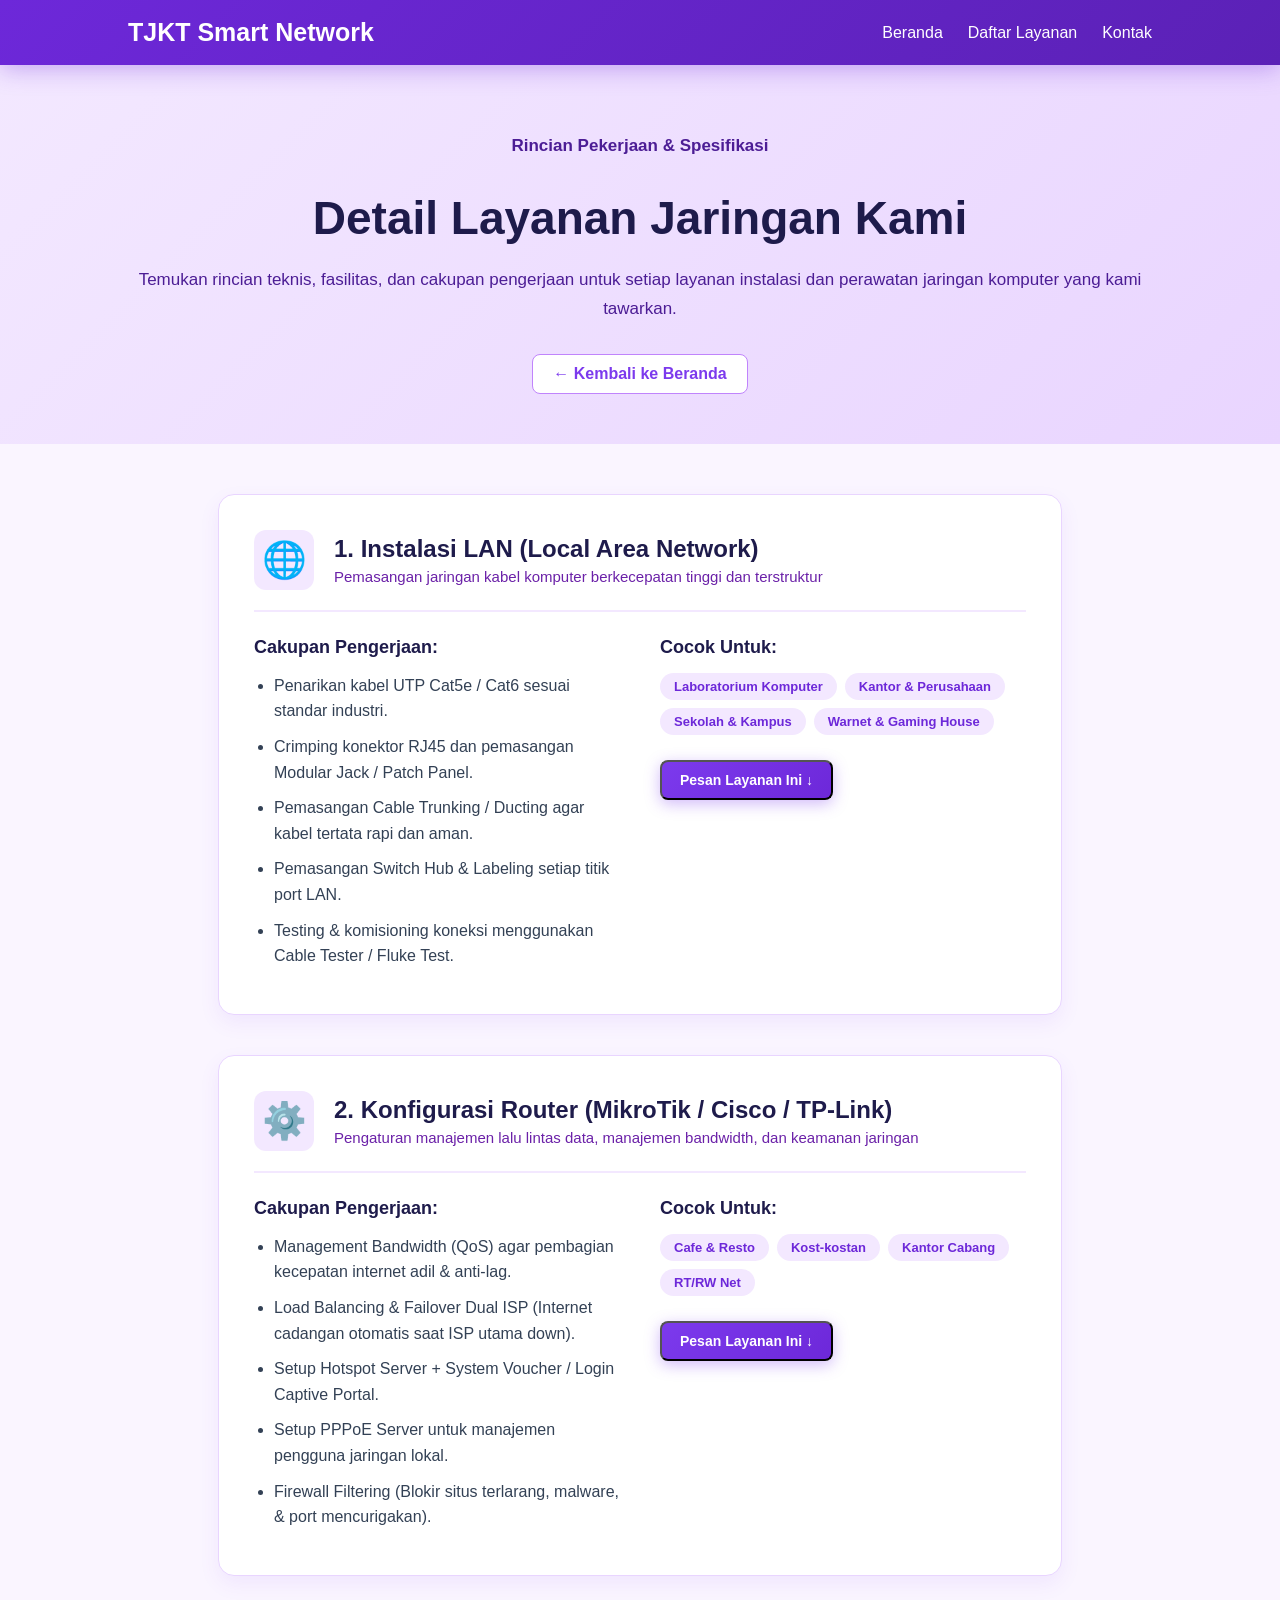
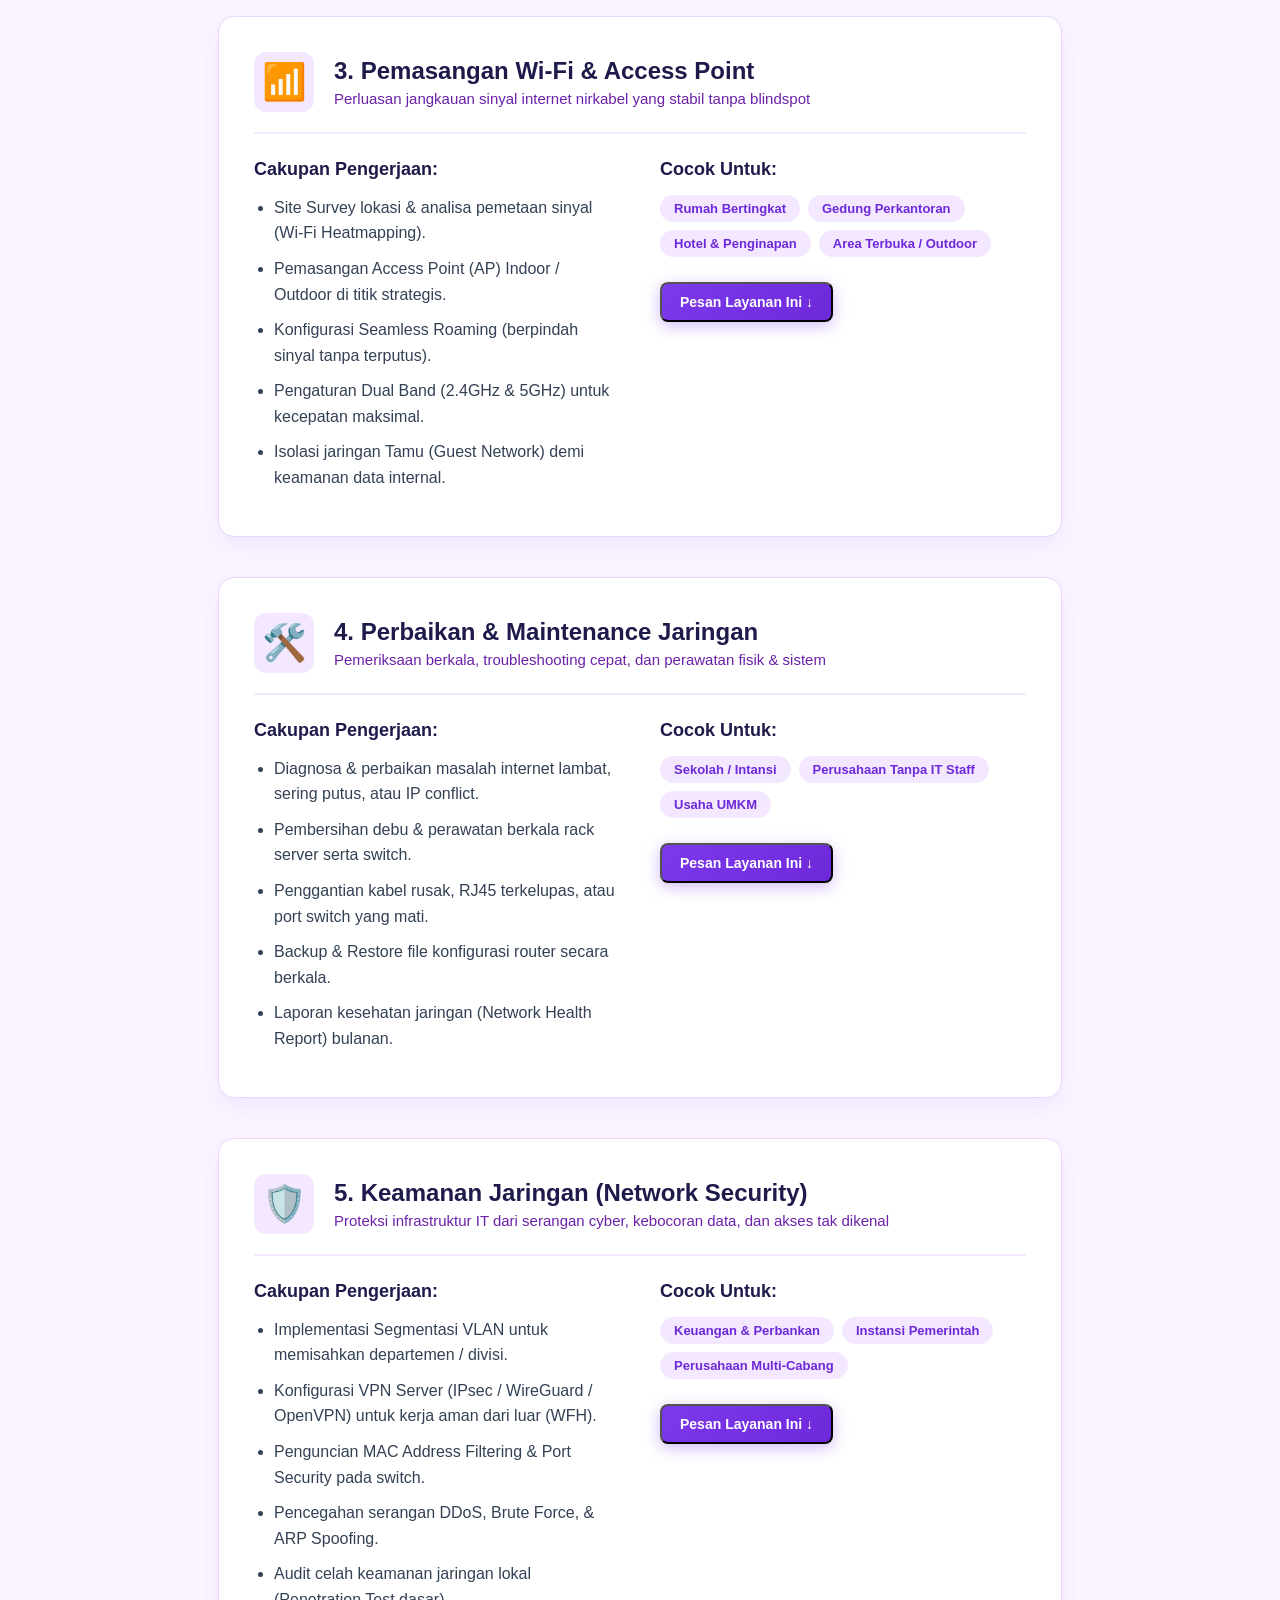
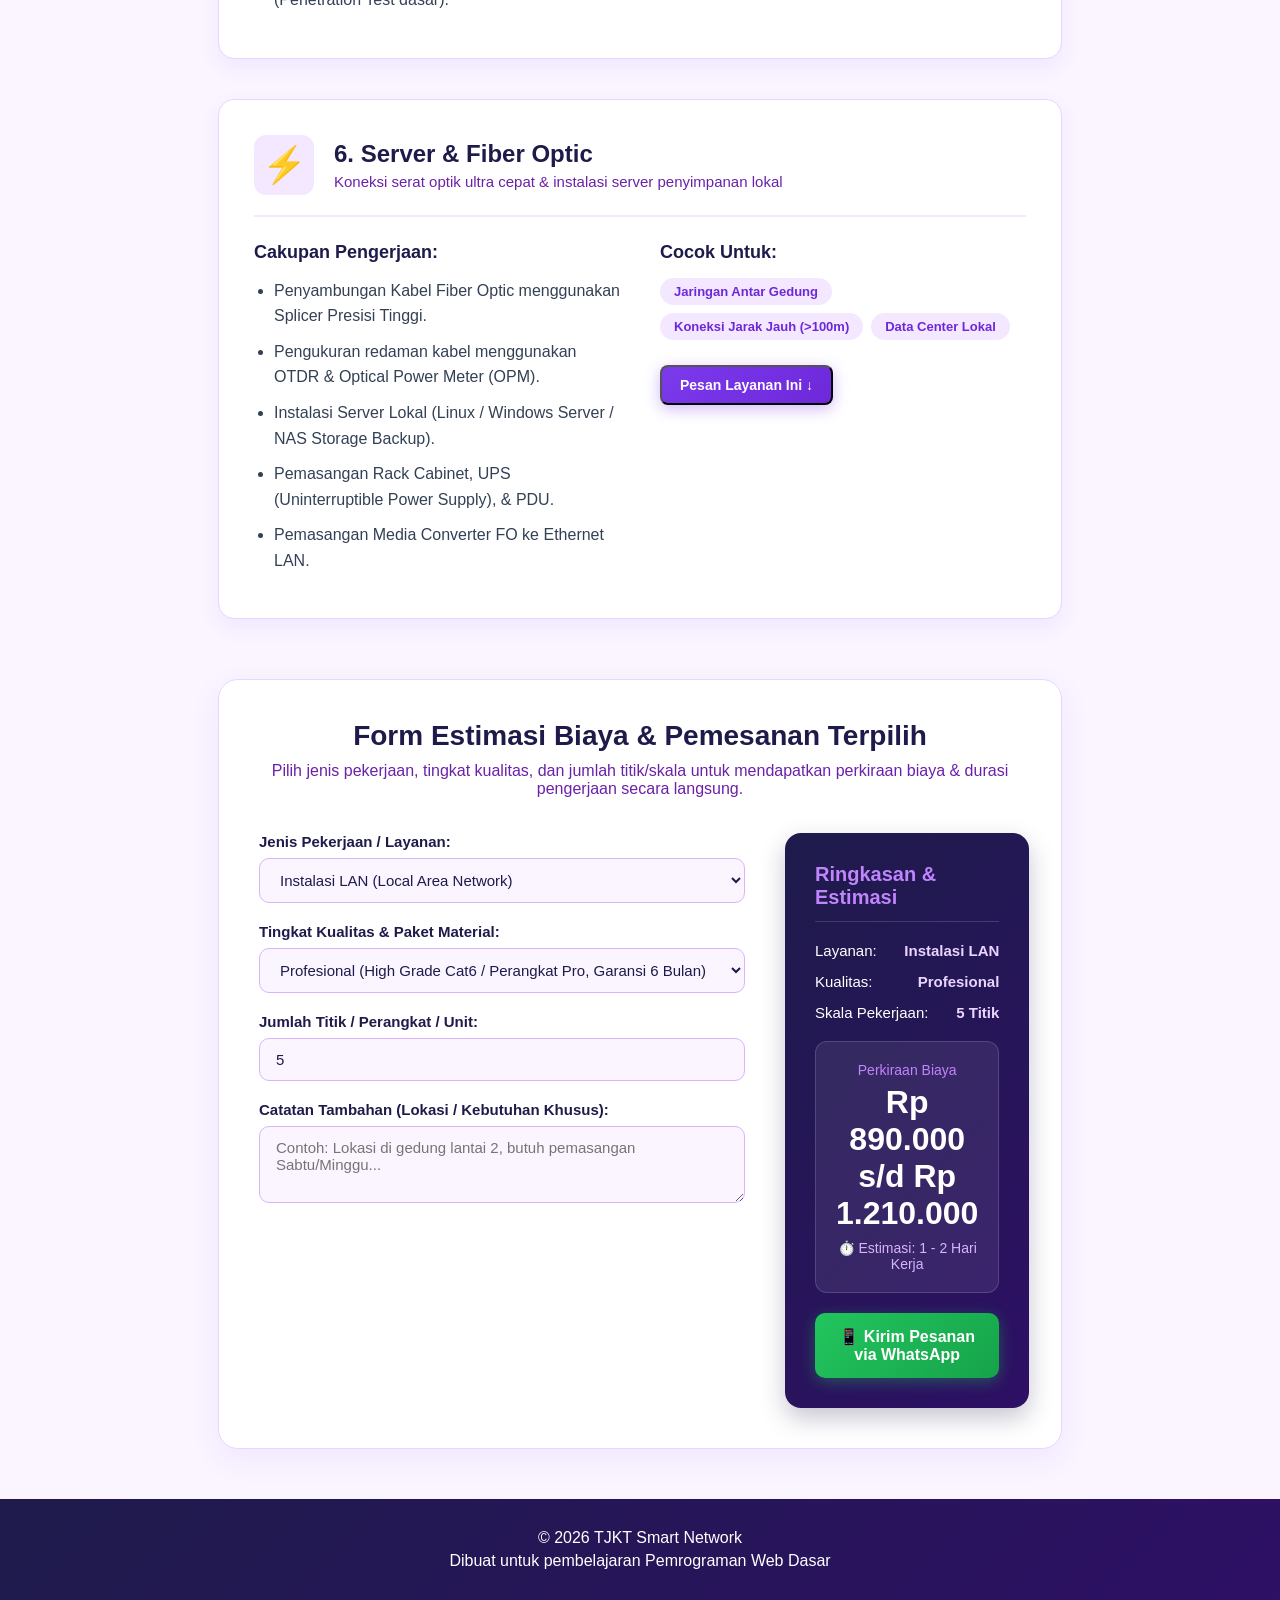
==== layanan.html @ d5f4bf2c "Add files via upload" ====
<!DOCTYPE html>
<html lang="id">

<head>
  <meta charset="UTF-8">
  <meta name="viewport" content="width=device-width, initial-scale=1.0">
  <title>Rincian Layanan - TJKT Smart Network</title>
  <link rel="stylesheet" href="style.css">
</head>

<body>
  <!-- NAVIGASI-->
  <header>
    <nav>
      <h1>TJKT Smart Network</h1>

      <ul>
        <li>
          <a href="index.html#beranda">Beranda</a>
        </li>
        <li>
          <a href="index.html#layanan">Daftar Layanan</a>
        </li>
        <li>
          <a href="index.html#kontak">Kontak</a>
        </li>
      </ul>
    </nav>
  </header>

  <main>
    <!-- HERO RINCIAN LAYANAN -->
    <section class="hero hero-detail">
      <div class="hero-teks">
        <p class="label">Rincian Pekerjaan & Spesifikasi</p>
        <h2>Detail Layanan Jaringan Kami</h2>
        <p>
          Temukan rincian teknis, fasilitas, dan cakupan pengerjaan untuk setiap layanan instalasi dan perawatan
          jaringan komputer yang kami tawarkan.
        </p>
        <a href="index.html#layanan" class="tombol-sekunder">&larr; Kembali ke Beranda</a>
      </div>
    </section>

    <!-- CONTAINER RINCIAN -->
    <div class="container-detail">

      <!-- 1. INSTALASI LAN -->
      <section id="lan" class="kartu-detail">
        <div class="detail-header">
          <span class="badge-icon">🌐</span>
          <div>
            <h2>1. Instalasi LAN (Local Area Network)</h2>
            <p class="sub-judul">Pemasangan jaringan kabel komputer berkecepatan tinggi dan terstruktur</p>
          </div>
        </div>

        <div class="detail-konten">
          <div class="detail-kolom">
            <h3>Cakupan Pengerjaan:</h3>
            <ul class="daftar-fitur">
              <li>Penarikan kabel UTP Cat5e / Cat6 sesuai standar industri.</li>
              <li>Crimping konektor RJ45 dan pemasangan Modular Jack / Patch Panel.</li>
              <li>Pemasangan Cable Trunking / Ducting agar kabel tertata rapi dan aman.</li>
              <li>Pemasangan Switch Hub & Labeling setiap titik port LAN.</li>
              <li>Testing & komisioning koneksi menggunakan Cable Tester / Fluke Test.</li>
            </ul>
          </div>

          <div class="detail-kolom">
            <h3>Cocok Untuk:</h3>
            <div class="tag-container">
              <span class="tag">Laboratorium Komputer</span>
              <span class="tag">Kantor & Perusahaan</span>
              <span class="tag">Sekolah & Kampus</span>
              <span class="tag">Warnet & Gaming House</span>
            </div>
            <button class="tombol tombol-kecil btn-pesan-layanan" data-layanan="lan">Pesan Layanan Ini &darr;</button>
          </div>
        </div>
      </section>

      <!-- 2. KONFIGURASI ROUTER -->
      <section id="router" class="kartu-detail">
        <div class="detail-header">
          <span class="badge-icon">⚙️</span>
          <div>
            <h2>2. Konfigurasi Router (MikroTik / Cisco / TP-Link)</h2>
            <p class="sub-judul">Pengaturan manajemen lalu lintas data, manajemen bandwidth, dan keamanan jaringan</p>
          </div>
        </div>

        <div class="detail-konten">
          <div class="detail-kolom">
            <h3>Cakupan Pengerjaan:</h3>
            <ul class="daftar-fitur">
              <li>Management Bandwidth (QoS) agar pembagian kecepatan internet adil & anti-lag.</li>
              <li>Load Balancing & Failover Dual ISP (Internet cadangan otomatis saat ISP utama down).</li>
              <li>Setup Hotspot Server + System Voucher / Login Captive Portal.</li>
              <li>Setup PPPoE Server untuk manajemen pengguna jaringan lokal.</li>
              <li>Firewall Filtering (Blokir situs terlarang, malware, & port mencurigakan).</li>
            </ul>
          </div>

          <div class="detail-kolom">
            <h3>Cocok Untuk:</h3>
            <div class="tag-container">
              <span class="tag">Cafe & Resto</span>
              <span class="tag">Kost-kostan</span>
              <span class="tag">Kantor Cabang</span>
              <span class="tag">RT/RW Net</span>
            </div>
            <button class="tombol tombol-kecil btn-pesan-layanan" data-layanan="router">Pesan Layanan Ini
              &darr;</button>
          </div>
        </div>
      </section>

      <!-- 3. PEMASANGAN WI-FI -->
      <section id="wifi" class="kartu-detail">
        <div class="detail-header">
          <span class="badge-icon">📶</span>
          <div>
            <h2>3. Pemasangan Wi-Fi & Access Point</h2>
            <p class="sub-judul">Perluasan jangkauan sinyal internet nirkabel yang stabil tanpa blindspot</p>
          </div>
        </div>

        <div class="detail-konten">
          <div class="detail-kolom">
            <h3>Cakupan Pengerjaan:</h3>
            <ul class="daftar-fitur">
              <li>Site Survey lokasi & analisa pemetaan sinyal (Wi-Fi Heatmapping).</li>
              <li>Pemasangan Access Point (AP) Indoor / Outdoor di titik strategis.</li>
              <li>Konfigurasi Seamless Roaming (berpindah sinyal tanpa terputus).</li>
              <li>Pengaturan Dual Band (2.4GHz & 5GHz) untuk kecepatan maksimal.</li>
              <li>Isolasi jaringan Tamu (Guest Network) demi keamanan data internal.</li>
            </ul>
          </div>

          <div class="detail-kolom">
            <h3>Cocok Untuk:</h3>
            <div class="tag-container">
              <span class="tag">Rumah Bertingkat</span>
              <span class="tag">Gedung Perkantoran</span>
              <span class="tag">Hotel & Penginapan</span>
              <span class="tag">Area Terbuka / Outdoor</span>
            </div>
            <button class="tombol tombol-kecil btn-pesan-layanan" data-layanan="wifi">Pesan Layanan Ini &darr;</button>
          </div>
        </div>
      </section>

      <!-- 4. PERBAIKAN & MAINTENANCE -->
      <section id="maintenance" class="kartu-detail">
        <div class="detail-header">
          <span class="badge-icon">🛠️</span>
          <div>
            <h2>4. Perbaikan & Maintenance Jaringan</h2>
            <p class="sub-judul">Pemeriksaan berkala, troubleshooting cepat, dan perawatan fisik & sistem</p>
          </div>
        </div>

        <div class="detail-konten">
          <div class="detail-kolom">
            <h3>Cakupan Pengerjaan:</h3>
            <ul class="daftar-fitur">
              <li>Diagnosa & perbaikan masalah internet lambat, sering putus, atau IP conflict.</li>
              <li>Pembersihan debu & perawatan berkala rack server serta switch.</li>
              <li>Penggantian kabel rusak, RJ45 terkelupas, atau port switch yang mati.</li>
              <li>Backup & Restore file konfigurasi router secara berkala.</li>
              <li>Laporan kesehatan jaringan (Network Health Report) bulanan.</li>
            </ul>
          </div>

          <div class="detail-kolom">
            <h3>Cocok Untuk:</h3>
            <div class="tag-container">
              <span class="tag">Sekolah / Intansi</span>
              <span class="tag">Perusahaan Tanpa IT Staff</span>
              <span class="tag">Usaha UMKM</span>
            </div>
            <button class="tombol tombol-kecil btn-pesan-layanan" data-layanan="maintenance">Pesan Layanan Ini
              &darr;</button>
          </div>
        </div>
      </section>

      <!-- 5. KEAMANAN JARINGAN -->
      <section id="keamanan" class="kartu-detail">
        <div class="detail-header">
          <span class="badge-icon">🛡️</span>
          <div>
            <h2>5. Keamanan Jaringan (Network Security)</h2>
            <p class="sub-judul">Proteksi infrastruktur IT dari serangan cyber, kebocoran data, dan akses tak dikenal
            </p>
          </div>
        </div>

        <div class="detail-konten">
          <div class="detail-kolom">
            <h3>Cakupan Pengerjaan:</h3>
            <ul class="daftar-fitur">
              <li>Implementasi Segmentasi VLAN untuk memisahkan departemen / divisi.</li>
              <li>Konfigurasi VPN Server (IPsec / WireGuard / OpenVPN) untuk kerja aman dari luar (WFH).</li>
              <li>Penguncian MAC Address Filtering & Port Security pada switch.</li>
              <li>Pencegahan serangan DDoS, Brute Force, & ARP Spoofing.</li>
              <li>Audit celah keamanan jaringan lokal (Penetration Test dasar).</li>
            </ul>
          </div>

          <div class="detail-kolom">
            <h3>Cocok Untuk:</h3>
            <div class="tag-container">
              <span class="tag">Keuangan & Perbankan</span>
              <span class="tag">Instansi Pemerintah</span>
              <span class="tag">Perusahaan Multi-Cabang</span>
            </div>
            <button class="tombol tombol-kecil btn-pesan-layanan" data-layanan="keamanan">Pesan Layanan Ini
              &darr;</button>
          </div>
        </div>
      </section>

      <!-- 6. SERVER & FIBER OPTIC -->
      <section id="server" class="kartu-detail">
        <div class="detail-header">
          <span class="badge-icon">⚡</span>
          <div>
            <h2>6. Server & Fiber Optic</h2>
            <p class="sub-judul">Koneksi serat optik ultra cepat & instalasi server penyimpanan lokal</p>
          </div>
        </div>

        <div class="detail-konten">
          <div class="detail-kolom">
            <h3>Cakupan Pengerjaan:</h3>
            <ul class="daftar-fitur">
              <li>Penyambungan Kabel Fiber Optic menggunakan Splicer Presisi Tinggi.</li>
              <li>Pengukuran redaman kabel menggunakan OTDR & Optical Power Meter (OPM).</li>
              <li>Instalasi Server Lokal (Linux / Windows Server / NAS Storage Backup).</li>
              <li>Pemasangan Rack Cabinet, UPS (Uninterruptible Power Supply), & PDU.</li>
              <li>Pemasangan Media Converter FO ke Ethernet LAN.</li>
            </ul>
          </div>

          <div class="detail-kolom">
            <h3>Cocok Untuk:</h3>
            <div class="tag-container">
              <span class="tag">Jaringan Antar Gedung</span>
              <span class="tag">Koneksi Jarak Jauh (>100m)</span>
              <span class="tag">Data Center Lokal</span>
            </div>
            <button class="tombol tombol-kecil btn-pesan-layanan" data-layanan="server">Pesan Layanan Ini
              &darr;</button>
          </div>
        </div>
      </section>

      <!-- KALKULATOR ESTIMASI & PENGISIAN TERPILIH -->
      <section id="form-estimasi" class="section-estimasi">
        <div class="judul-estimasi">
          <h2>Form Estimasi Biaya & Pemesanan Terpilih</h2>
          <p>Pilih jenis pekerjaan, tingkat kualitas, dan jumlah titik/skala untuk mendapatkan perkiraan biaya & durasi
            pengerjaan secara langsung.</p>
        </div>

        <div class="grid-estimasi">
          <!-- FORM INPUT -->
          <div class="form-kolom">
            <div class="grup-input">
              <label for="pilihLayanan">Jenis Pekerjaan / Layanan:</label>
              <select id="pilihLayanan">
                <option value="lan">Instalasi LAN (Local Area Network)</option>
                <option value="router">Konfigurasi Router (MikroTik/Cisco)</option>
                <option value="wifi">Pemasangan Wi-Fi & Access Point</option>
                <option value="maintenance">Perbaikan & Maintenance Jaringan</option>
                <option value="keamanan">Keamanan Jaringan (VLAN/VPN/Firewall)</option>
                <option value="server">Server & Fiber Optic (Splicing/Rack)</option>
              </select>
            </div>

            <div class="grup-input">
              <label for="pilihKualitas">Tingkat Kualitas & Paket Material:</label>
              <select id="pilihKualitas">
                <option value="standar">Standar (Material Kualitas Dasar, Garansi 1 Bulan)</option>
                <option value="profesional" selected>Profesional (High Grade Cat6 / Perangkat Pro, Garansi 6 Bulan)
                </option>
                <option value="enterprise">Enterprise / Premium (Industrial Grade / Fiber / Garansi 1 Tahun)</option>
              </select>
            </div>

            <div class="grup-input">
              <label for="jumlahTitik">Jumlah Titik / Perangkat / Unit:</label>
              <input type="number" id="jumlahTitik" value="5" min="1" max="100">
            </div>

            <div class="grup-input">
              <label for="catatanUser">Catatan Tambahan (Lokasi / Kebutuhan Khusus):</label>
              <textarea id="catatanUser" rows="3"
                placeholder="Contoh: Lokasi di gedung lantai 2, butuh pemasangan Sabtu/Minggu..."></textarea>
            </div>
          </div>

          <!-- HASIL RINGKASAN & ESTIMASI -->
          <div class="hasil-kolom" id="hasilBox">
            <h3>Ringkasan & Estimasi</h3>

            <div class="item-ringkasan">
              <span>Layanan:</span>
              <span class="nilai" id="textLayanan">Instalasi LAN</span>
            </div>
            <div class="item-ringkasan">
              <span>Kualitas:</span>
              <span class="nilai" id="textKualitas">Profesional</span>
            </div>
            <div class="item-ringkasan">
              <span>Skala Pekerjaan:</span>
              <span class="nilai" id="textJumlah">5 Titik</span>
            </div>

            <div class="box-total">
              <div class="label-total">Perkiraan Biaya</div>
              <div class="angka-biaya" id="textBiaya">Rp 1.050.000</div>
              <div class="estimasi-waktu" id="textWaktu">⏱️ Estimasi: 1 - 2 Hari Kerja</div>
            </div>

            <a href="#" id="btnKirimWA" target="_blank" class="btn-wa">📱 Kirim Pesanan via WhatsApp</a>
          </div>
        </div>
      </section>

    </div>
  </main>

  <!-- Footer -->
  <footer>
    <p>&copy; 2026 TJKT Smart Network</p>
    <p>Dibuat untuk pembelajaran Pemrograman Web Dasar</p>
  </footer>

  <script>
    // Data Tarif & Durasi
    const hargaDasar = {
      lan: 150000,        // Per titik
      router: 350000,     // Per unit
      wifi: 250000,       // Per AP
      maintenance: 300000,// Per sesi
      keamanan: 500000,   // Per sistem
      server: 800000      // Per unit
    };

    const pengaliKualitas = {
      standar: 1.0,
      profesional: 1.4,
      enterprise: 2.0
    };

    const namaLayananMap = {
      lan: 'Instalasi LAN',
      router: 'Konfigurasi Router',
      wifi: 'Pemasangan Wi-Fi',
      maintenance: 'Perbaikan & Maintenance',
      keamanan: 'Keamanan Jaringan',
      server: 'Server & Fiber Optic'
    };

    const namaKualitasMap = {
      standar: 'Standar',
      profesional: 'Profesional',
      enterprise: 'Enterprise / Premium'
    };

    const pilihLayanan = document.getElementById('pilihLayanan');
    const pilihKualitas = document.getElementById('pilihKualitas');
    const jumlahTitik = document.getElementById('jumlahTitik');
    const catatanUser = document.getElementById('catatanUser');

    const textLayanan = document.getElementById('textLayanan');
    const textKualitas = document.getElementById('textKualitas');
    const textJumlah = document.getElementById('textJumlah');
    const textBiaya = document.getElementById('textBiaya');
    const textWaktu = document.getElementById('textWaktu');
    const btnKirimWA = document.getElementById('btnKirimWA');

    function hitungEstimasi() {
      const valLayanan = pilihLayanan.value;
      const valKualitas = pilihKualitas.value;
      const qty = Math.max(1, parseInt(jumlahTitik.value) || 1);

      const basePrice = hargaDasar[valLayanan] || 150000;
      const multiplier = pengaliKualitas[valKualitas] || 1.0;

      const baseEstimate = basePrice * multiplier * qty;
      const minBiaya = Math.round((baseEstimate * 0.85) / 10000) * 10000;
      const maxBiaya = Math.round((baseEstimate * 1.15) / 10000) * 10000;

      // Estimasi Waktu
      let durasiText = "1 - 2 Hari Kerja";
      if (qty > 15) {
        durasiText = "4 - 7 Hari Kerja";
      } else if (qty > 5) {
        durasiText = "2 - 4 Hari Kerja";
      }

      // Format Rentang Rupiah
      const formattedBiaya = `Rp ${minBiaya.toLocaleString('id-ID')} s/d Rp ${maxBiaya.toLocaleString('id-ID')}`;

      // Update UI Text
      textLayanan.innerText = namaLayananMap[valLayanan];
      textKualitas.innerText = namaKualitasMap[valKualitas];
      textJumlah.innerText = qty + (valLayanan === 'router' || valLayanan === 'server' ? ' Unit' : ' Titik');
      textBiaya.innerText = formattedBiaya;
      textWaktu.innerText = `⏱️ Estimasi: ${durasiText}`;

      // Link WhatsApp dengan Pesan Terformat
      const nomorWA = "6289665831166";
      const pesanWA = `Halo TJKT Smart Network, saya ingin memesan layanan berikut:\n` +
        `- Layanan: ${namaLayananMap[valLayanan]}\n` +
        `- Kualitas: ${namaKualitasMap[valKualitas]}\n` +
        `- Jumlah: ${qty} ${valLayanan === 'router' || valLayanan === 'server' ? 'Unit' : 'Titik'}\n` +
        `- Perkiraan Biaya: ${formattedBiaya}\n` +
        `- Perkiraan Waktu: ${durasiText}\n` +
        (catatanUser.value ? `- Catatan: ${catatanUser.value}\n` : '') +
        `Mohon diinfokan langkah selanjutnya. Terima kasih!`;

      btnKirimWA.href = `https://wa.me/${nomorWA}?text=${encodeURIComponent(pesanWA)}`;
    }

    // Event Listeners
    pilihLayanan.addEventListener('change', hitungEstimasi);
    pilihKualitas.addEventListener('change', hitungEstimasi);
    jumlahTitik.addEventListener('input', hitungEstimasi);
    catatanUser.addEventListener('input', hitungEstimasi);

    // Tombol "Pesan Layanan Ini" Autofill & Scroll Handler
    document.querySelectorAll('.btn-pesan-layanan').forEach(btn => {
      btn.addEventListener('click', (e) => {
        e.preventDefault();
        const targetLayanan = btn.getAttribute('data-layanan');
        if (targetLayanan && pilihLayanan) {
          pilihLayanan.value = targetLayanan;
          hitungEstimasi();

          const targetForm = document.getElementById('form-estimasi');
          if (targetForm) {
            targetForm.scrollIntoView({ behavior: 'smooth' });
            // Highlight flash animation
            targetForm.style.transition = 'box-shadow 0.3s ease';
            targetForm.style.boxShadow = '0 0 0 4px #7c3aed, 0 10px 30px rgba(124, 58, 237, 0.2)';
            setTimeout(() => {
              targetForm.style.boxShadow = '0 10px 30px rgba(124, 58, 237, 0.08)';
            }, 1500);
          }
        }
      });
    });

    // Hitung pertama kali saat load
    hitungEstimasi();
  </script>
</body>

</html>
---- style.css ----
:root {
  --primary: #7c3aed;
  --primary-hover: #6d28d9;
  --primary-light: #f3e8ff;
  --primary-accent: #c084fc;
  --bg-main: #faf5ff;
  --bg-header: #1e1b4b;
  --bg-hero: linear-gradient(135deg, #f3e8ff 0%, #e9d5ff 100%);
  --bg-kontak: #ede9fe;
  --text-main: #2e1065;
  --text-muted: #6b21a8;
  --card-shadow: 0 8px 20px rgba(124, 58, 237, 0.08);
}

html {
  scroll-behavior: smooth;
}

* {
  box-sizing: border-box;
}

body {
  margin: 0;
  font-family: Arial, Helvetica, sans-serif;
  color: var(--text-main);
  background-color: var(--bg-main);
}

header {
  position: sticky;
  top: 0;
  z-index: 1000;
  padding: 20px 10%;
  color: white;
  background: linear-gradient(135deg, #6d28d9 0%, #5b21b6 100%);
  box-shadow: 0 4px 24px rgba(109, 40, 217, 0.35);
}

nav {
  display: flex;
  justify-content: space-between;
  align-items: center;
  gap: 30px;
}

nav h1 {
  margin: 0;
  font-size: 25px;
  line-height: 1;
}

nav ul {
  display: flex;
  gap: 25px;
  margin: 0;
  padding: 0;
  list-style: none;
}

nav a {
  color: white;
  text-decoration: none;
  font-weight: 500;
  transition: color 0.3s ease;
}

nav a:hover {
  color: var(--primary-accent);
}

/* BAGIAN HERO */

.hero {
  min-height: 520px;
  display: flex;
  align-items: center;
  justify-content: space-between;
  gap: 50px;
  padding: 80px 10%;
  background: var(--bg-hero);
}

.hero-teks {
  flex: 1;
}

.label {
  margin-bottom: 10px;
  color: var(--primary);
  font-weight: bold;
}

.hero h2 {
  margin-top: 0;
  margin-bottom: 20px;
  font-size: 46px;
  line-height: 1.2;
  color: #1e1b4b;
}

.hero-teks p {
  margin-bottom: 30px;
  font-size: 17px;
  line-height: 1.7;
  color: #4c1d95;
}

.tombol {
  display: inline-block;
  padding: 14px 26px;
  color: white;
  background: linear-gradient(135deg, #7c3aed 0%, #6d28d9 100%);
  text-decoration: none;
  border-radius: 8px;
  font-weight: 600;
  box-shadow: 0 4px 15px rgba(124, 58, 237, 0.35);
  transition: all 0.3s ease;
}

.tombol:hover {
  background: linear-gradient(135deg, #6d28d9 0%, #5b21b6 100%);
  transform: translateY(-2px);
  box-shadow: 0 6px 20px rgba(124, 58, 237, 0.45);
}

.hero-gambar {
  flex: 1;
  text-align: center;
}

.hero-gambar img {
  width: 100%;
  max-height: 480px;
  border-radius: 15px;
  box-shadow: 0 12px 30px rgba(88, 28, 135, 0.2);
  transition: transform 0.3s ease;
}

.hero-gambar img:hover {
  transform: scale(1.02);
}

/* LAYANAN */

#layanan {
  padding: 70px 10%;
  text-align: center;
  background: rgba(243, 232, 255, 0.65);
  backdrop-filter: blur(10px);
}

#layanan h2 {
  margin-top: 0;
  margin-bottom: 10px;
  font-size: 34px;
  color: #1e1b4b;
}

.deskripsi-bagian {
  margin-bottom: 30px;
  color: #6b21a8;
}

.daftar-layanan-wrapper {
  position: relative;
  display: flex;
  align-items: center;
  margin-top: 30px;
}

.daftar-layanan {
  display: flex;
  gap: 24px;
  overflow-x: auto;
  scroll-behavior: smooth;
  scroll-snap-type: x mandatory;
  padding: 15px 5px 25px 5px;
  scrollbar-width: thin;
  scrollbar-color: #c084fc #f3e8ff;
}

.daftar-layanan::-webkit-scrollbar {
  height: 8px;
}

.daftar-layanan::-webkit-scrollbar-track {
  background: #f3e8ff;
  border-radius: 10px;
}

.daftar-layanan::-webkit-scrollbar-thumb {
  background: #c084fc;
  border-radius: 10px;
}

.daftar-layanan::-webkit-scrollbar-thumb:hover {
  background: #7c3aed;
}

.kartu {
  flex: 0 0 320px;
  scroll-snap-align: start;
  padding: 28px;
  background-color: white;
  border: 1px solid #e9d5ff;
  border-radius: 12px;
  box-shadow: var(--card-shadow);
  transition: all 0.3s ease;
  text-align: left;
}

.kartu:hover {
  transform: translateY(-5px);
  border-color: #c084fc;
  box-shadow: 0 15px 30px rgba(124, 58, 237, 0.15);
}

.kartu h3 {
  margin-top: 0;
  color: var(--primary);
  font-size: 22px;
}

.kartu p {
  line-height: 1.6;
  color: #4a5568;
}

.geser-tombol {
  position: absolute;
  top: 50%;
  transform: translateY(-50%);
  z-index: 10;
  width: 44px;
  height: 44px;
  border-radius: 50%;
  background: white;
  border: 2px solid #e9d5ff;
  color: var(--primary);
  font-size: 24px;
  font-weight: bold;
  line-height: 1;
  cursor: pointer;
  box-shadow: 0 4px 12px rgba(124, 58, 237, 0.15);
  transition: all 0.2s ease;
  display: flex;
  align-items: center;
  justify-content: center;
}

.geser-tombol:hover {
  background: var(--primary);
  color: white;
  border-color: var(--primary);
  box-shadow: 0 6px 16px rgba(124, 58, 237, 0.3);
}

.geser-kiri {
  left: -20px;
}

.geser-kanan {
  right: -20px;
}

/* KONTAK */

.kontak {
  padding: 70px 10%;
  text-align: center;
  background: rgba(237, 233, 254, 0.65);
  backdrop-filter: blur(10px);
}

.kontak h2 {
  margin-top: 0;
  font-size: 34px;
  color: #1e1b4b;
}

.informasi-kontak {
  max-width: 500px;
  margin: 30px auto 0;
  padding: 25px;
  background-color: white;
  border-radius: 12px;
  box-shadow: var(--card-shadow);
  border: 1px solid #e9d5ff;
}

.informasi-kontak strong {
  color: var(--primary);
}

/* FOOTER */

footer {
  padding: 25px;
  color: white;
  text-align: center;
  background: linear-gradient(135deg, #1e1b4b 0%, #2e1065 100%);
}

footer p {
  margin: 5px;
}

/* LAYAR HP */
@media (max-width: 786px) {

  nav {
    flex-direction: column;
  }

  .hero {
    flex-direction: column;
    padding-top: 60px;
    padding-bottom: 60px;
    text-align: center;
  }

  .hero h2 {
    font-size: 36px;
  }

  .hero-gambar img {
    max-width: 450px;
  }

  .kartu {
    flex: 0 0 270px;
  }

  .geser-kiri {
    left: -10px;
  }

  .geser-kanan {
    right: -10px;
  }
}

/* HALAMAN RINCIAN LAYANAN */

.link-detail {
  display: inline-block;
  margin-top: 15px;
  padding: 10px 18px;
  color: white;
  background: var(--primary);
  border-radius: 8px;
  font-weight: 600;
  font-size: 14px;
  text-decoration: none;
  box-shadow: 0 4px 12px rgba(124, 58, 237, 0.25);
  transition: all 0.3s ease;
}

.link-detail:hover {
  background: #5b21b6;
  color: white;
  transform: translateY(-2px);
  box-shadow: 0 6px 16px rgba(91, 33, 182, 0.4);
}

.hero-detail {
  min-height: 240px;
  padding: 50px 10%;
  text-align: center;
  justify-content: center;
}

.tombol-sekunder {
  display: inline-block;
  padding: 10px 20px;
  color: var(--primary);
  background: white;
  border: 1.5px solid var(--primary-accent);
  text-decoration: none;
  border-radius: 8px;
  font-weight: 600;
  transition: all 0.3s ease;
}

.tombol-sekunder:hover {
  background: var(--primary-light);
  transform: translateY(-2px);
}

.container-detail {
  max-width: 1100px;
  margin: 0 auto;
  padding: 50px 10%;
  display: flex;
  flex-direction: column;
  gap: 40px;
}

.kartu-detail {
  background: white;
  border: 1px solid #e9d5ff;
  border-radius: 16px;
  padding: 35px;
  box-shadow: var(--card-shadow);
  scroll-margin-top: 30px;
  transition: all 0.3s ease;
}

.kartu-detail:hover {
  border-color: #c084fc;
  box-shadow: 0 12px 30px rgba(124, 58, 237, 0.12);
}

.detail-header {
  display: flex;
  align-items: center;
  gap: 20px;
  border-bottom: 2px solid #f3e8ff;
  padding-bottom: 20px;
  margin-bottom: 25px;
}

.badge-icon {
  font-size: 36px;
  background: var(--primary-light);
  width: 60px;
  height: 60px;
  display: flex;
  align-items: center;
  justify-content: center;
  border-radius: 12px;
  flex-shrink: 0;
}

.detail-header h2 {
  margin: 0 0 5px 0;
  color: #1e1b4b;
  font-size: 24px;
}

.sub-judul {
  margin: 0;
  color: var(--text-muted);
  font-size: 15px;
}

.detail-konten {
  display: flex;
  gap: 40px;
}

.detail-kolom {
  flex: 1;
}

.detail-kolom h3 {
  margin-top: 0;
  margin-bottom: 15px;
  color: #1e1b4b;
  font-size: 18px;
}

.daftar-fitur {
  margin: 0;
  padding-left: 20px;
  color: #334155;
}

.daftar-fitur li {
  margin-bottom: 10px;
  line-height: 1.6;
}

.tag-container {
  display: flex;
  flex-wrap: wrap;
  gap: 8px;
  margin-bottom: 25px;
}

.tag {
  background: var(--primary-light);
  color: var(--primary-hover);
  padding: 6px 14px;
  border-radius: 20px;
  font-size: 13px;
  font-weight: 600;
}

.tombol-kecil {
  padding: 10px 18px;
  font-size: 14px;
}

@media (max-width: 786px) {
  .detail-konten {
    flex-direction: column;
    gap: 25px;
  }

  .detail-header {
    flex-direction: column;
    text-align: center;
  }

  .kartu-detail {
    padding: 22px;
  }
}

/* KALKULATOR ESTIMASI & PENGISIAN TERPILIH */

.section-estimasi {
  background: white;
  border: 1.5px solid #e9d5ff;
  border-radius: 20px;
  padding: 40px;
  margin-top: 20px;
  box-shadow: 0 10px 30px rgba(124, 58, 237, 0.08);
  scroll-margin-top: 40px;
}

.judul-estimasi {
  text-align: center;
  margin-bottom: 35px;
}

.judul-estimasi h2 {
  font-size: 28px;
  color: #1e1b4b;
  margin: 0 0 10px 0;
}

.judul-estimasi p {
  color: var(--text-muted);
  margin: 0;
}

.grid-estimasi {
  display: flex;
  gap: 40px;
  align-items: flex-start;
}

.form-kolom {
  flex: 1.2;
  display: flex;
  flex-direction: column;
  gap: 20px;
}

.grup-input {
  display: flex;
  flex-direction: column;
  gap: 8px;
}

.grup-input label {
  font-weight: 600;
  color: #1e1b4b;
  font-size: 15px;
}

.grup-input select,
.grup-input input,
.grup-input textarea {
  padding: 12px 16px;
  border: 1.5px solid #d8b4fe;
  border-radius: 10px;
  font-family: inherit;
  font-size: 15px;
  color: #1e1b4b;
  background-color: #faf5ff;
  transition: all 0.2s ease;
  outline: none;
}

.grup-input select:focus,
.grup-input input:focus,
.grup-input textarea:focus {
  border-color: var(--primary);
  background-color: white;
  box-shadow: 0 0 0 4px rgba(124, 58, 237, 0.15);
}

.hasil-kolom {
  flex: 1;
  background: linear-gradient(135deg, #1e1b4b 0%, #2e1065 100%);
  color: white;
  border-radius: 16px;
  padding: 30px;
  box-shadow: 0 10px 25px rgba(30, 27, 75, 0.25);
}

.hasil-kolom h3 {
  margin-top: 0;
  margin-bottom: 20px;
  font-size: 20px;
  border-bottom: 1px solid rgba(255, 255, 255, 0.15);
  padding-bottom: 12px;
  color: var(--primary-accent);
}

.item-ringkasan {
  display: flex;
  justify-content: space-between;
  margin-bottom: 14px;
  font-size: 15px;
}

.item-ringkasan .nilai {
  font-weight: 600;
  color: #e9d5ff;
}

.box-total {
  background: rgba(255, 255, 255, 0.08);
  border: 1px solid rgba(255, 255, 255, 0.15);
  border-radius: 12px;
  padding: 20px;
  margin: 20px 0;
  text-align: center;
}

.box-total .label-total {
  font-size: 14px;
  color: #c084fc;
  margin-bottom: 6px;
}

.box-total .angka-biaya {
  font-size: 32px;
  font-weight: 700;
  color: #ffffff;
  margin-bottom: 8px;
}

.box-total .estimasi-waktu {
  font-size: 14px;
  color: #d8b4fe;
  font-weight: 500;
}

.btn-wa {
  display: block;
  width: 100%;
  padding: 14px;
  background: linear-gradient(135deg, #22c55e 0%, #16a34a 100%);
  color: white;
  text-align: center;
  border-radius: 10px;
  font-weight: 700;
  font-size: 16px;
  text-decoration: none;
  box-shadow: 0 4px 15px rgba(34, 197, 94, 0.35);
  transition: all 0.3s ease;
}

.btn-wa:hover {
  background: linear-gradient(135deg, #16a34a 0%, #15803d 100%);
  transform: translateY(-2px);
  box-shadow: 0 6px 20px rgba(34, 197, 94, 0.45);
}

@media (max-width: 786px) {
  .grid-estimasi {
    flex-direction: column;
  }

  .hasil-kolom {
    width: 100%;
  }

  .section-estimasi {
    padding: 24px;
  }
}

/* LITERASI JARINGAN SHOWCASE (FULL WIDTH PRESENTATION SLIDE WITH REALWORK BACKGROUND) */

.literasi-section {
  padding: 80px 10%;
  background: #0f172a;
  color: white;
}

.literasi-header {
  text-align: center;
  margin-bottom: 40px;
}

.literasi-header h2 {
  margin-top: 0;
  margin-bottom: 12px;
  font-size: 36px;
  color: #ffffff;
}

.literasi-header .deskripsi-bagian {
  color: #c084fc;
  font-size: 17px;
  max-width: 750px;
  margin: 0 auto;
}

.literasi-slider-wrapper {
  position: relative;
  display: flex;
  align-items: center;
  border-radius: 24px;
  overflow: hidden;
  box-shadow: 0 20px 50px rgba(15, 23, 42, 0.5);
  border: 1px solid rgba(192, 132, 252, 0.25);
}

.literasi-slider {
  display: flex;
  overflow-x: auto;
  scroll-behavior: smooth;
  scroll-snap-type: x mandatory;
  width: 100%;
  scrollbar-width: none;
}

.literasi-slider::-webkit-scrollbar {
  display: none;
}

.literasi-slide-page {
  flex: 0 0 100%;
  width: 100%;
  scroll-snap-align: start;
  position: relative;
  min-height: 500px;
  padding: 60px 90px;
  background-size: cover;
  background-position: center;
  background-repeat: no-repeat;
  display: flex;
  flex-direction: column;
  justify-content: center;
  box-sizing: border-box;
}

/* Glassmorphism Dark Realwork Overlay */
.literasi-slide-page::before {
  content: '';
  position: absolute;
  top: 0;
  left: 0;
  right: 0;
  bottom: 0;
  background: linear-gradient(135deg, rgba(30, 27, 75, 0.94) 0%, rgba(15, 23, 42, 0.92) 100%);
  z-index: 1;
}

.slide-content {
  position: relative;
  z-index: 2;
  max-width: 900px;
}

.slide-tag {
  display: inline-block;
  background: rgba(192, 132, 252, 0.2);
  border: 1px solid rgba(192, 132, 252, 0.5);
  color: #e9d5ff;
  padding: 6px 16px;
  border-radius: 20px;
  font-size: 13px;
  font-weight: 700;
  letter-spacing: 1px;
  text-transform: uppercase;
  margin-bottom: 20px;
}

.slide-content h3 {
  font-size: 30px;
  color: #ffffff;
  margin: 0 0 20px 0;
  line-height: 1.3;
}

.slide-text {
  font-size: 16px;
  line-height: 1.8;
  color: #e2e8f0;
  margin-bottom: 25px;
}

.slide-text p {
  margin-bottom: 14px;
}

.slide-box-realwork {
  background: rgba(255, 255, 255, 0.08);
  backdrop-filter: blur(10px);
  border-left: 4px solid #c084fc;
  border-radius: 12px;
  padding: 18px 24px;
  font-size: 15px;
  color: #f3e8ff;
  line-height: 1.6;
}

.slide-box-realwork strong {
  color: #ffffff;
}

.geser-tombol-showcase {
  position: absolute;
  top: 50%;
  transform: translateY(-50%);
  z-index: 10;
  width: 52px;
  height: 52px;
  border-radius: 50%;
  background: rgba(255, 255, 255, 0.15);
  backdrop-filter: blur(8px);
  border: 1.5px solid rgba(255, 255, 255, 0.3);
  color: white;
  font-size: 28px;
  font-weight: bold;
  cursor: pointer;
  display: flex;
  align-items: center;
  justify-content: center;
  transition: all 0.3s ease;
}

.geser-tombol-showcase:hover {
  background: var(--primary);
  border-color: var(--primary);
  box-shadow: 0 8px 24px rgba(124, 58, 237, 0.5);
  transform: translateY(-50%) scale(1.1);
}

.geser-showcase-kiri {
  left: 20px;
}

.geser-showcase-kanan {
  right: 20px;
}

.dots-indicator {
  display: flex;
  justify-content: center;
  gap: 10px;
  margin-top: 30px;
}

.dot {
  width: 12px;
  height: 12px;
  border-radius: 50%;
  background: rgba(255, 255, 255, 0.25);
  cursor: pointer;
  transition: all 0.3s ease;
}

.dot.active,
.dot:hover {
  background: var(--primary-accent);
  width: 32px;
  border-radius: 6px;
}

@media (max-width: 786px) {
  .literasi-section {
    padding: 60px 5%;
  }

  .literasi-slide-page {
    padding: 40px 25px;
    min-height: 580px;
  }

  .slide-content h3 {
    font-size: 22px;
  }

  .slide-text {
    font-size: 14px;
  }

  .geser-showcase-kiri {
    left: 10px;
  }

  .geser-showcase-kanan {
    right: 10px;
  }
}
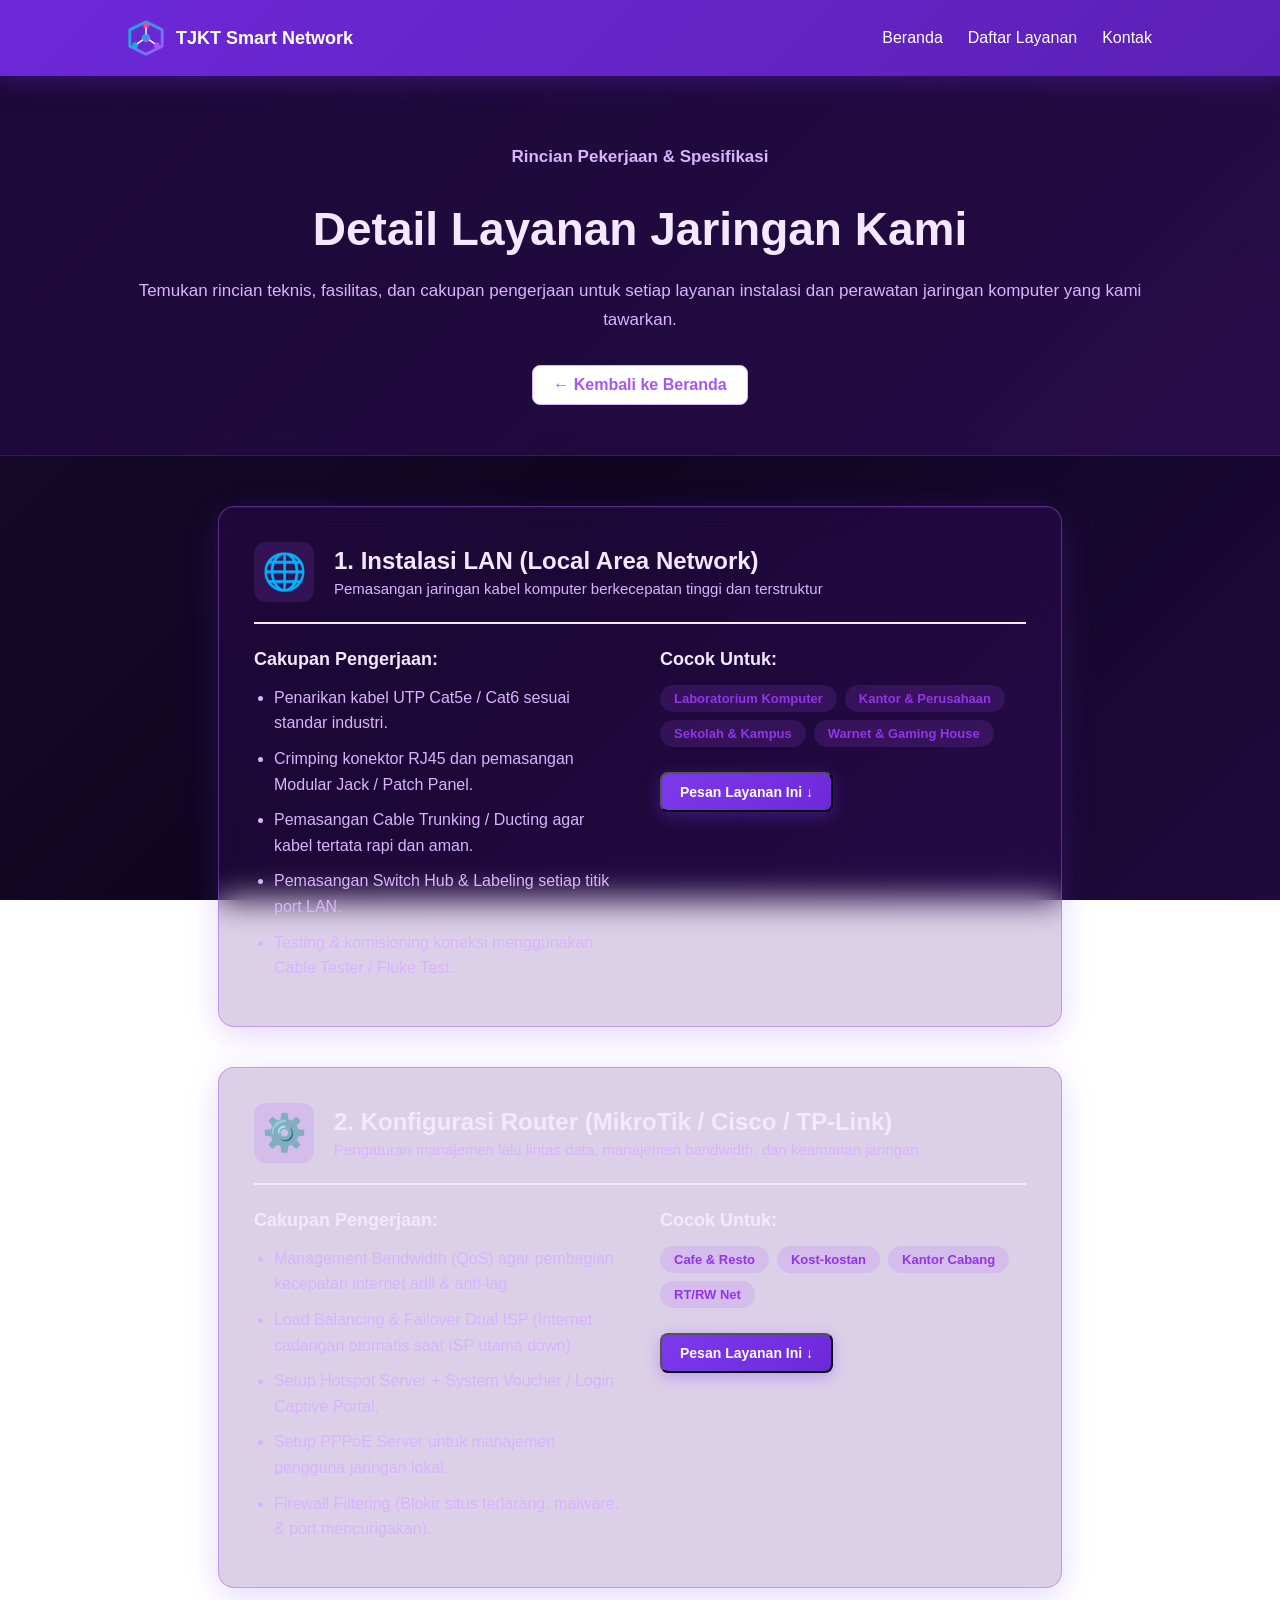
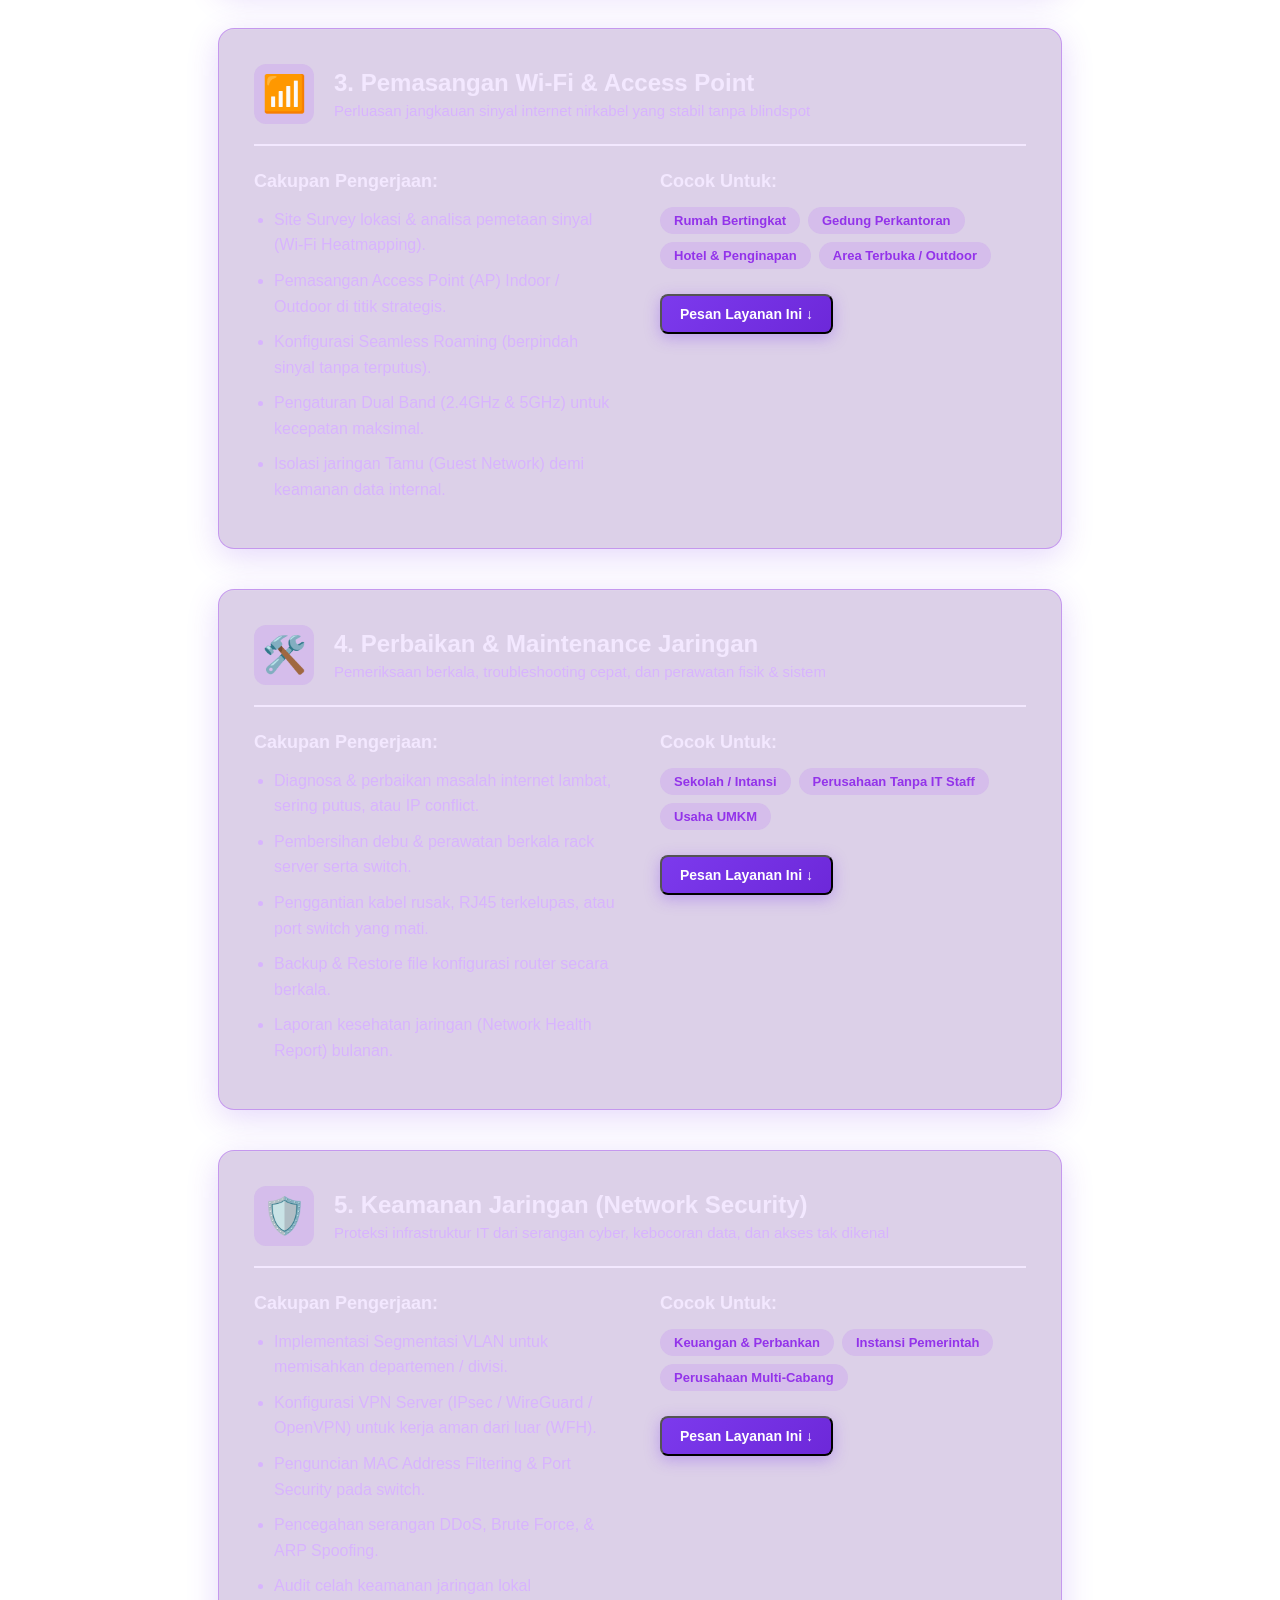
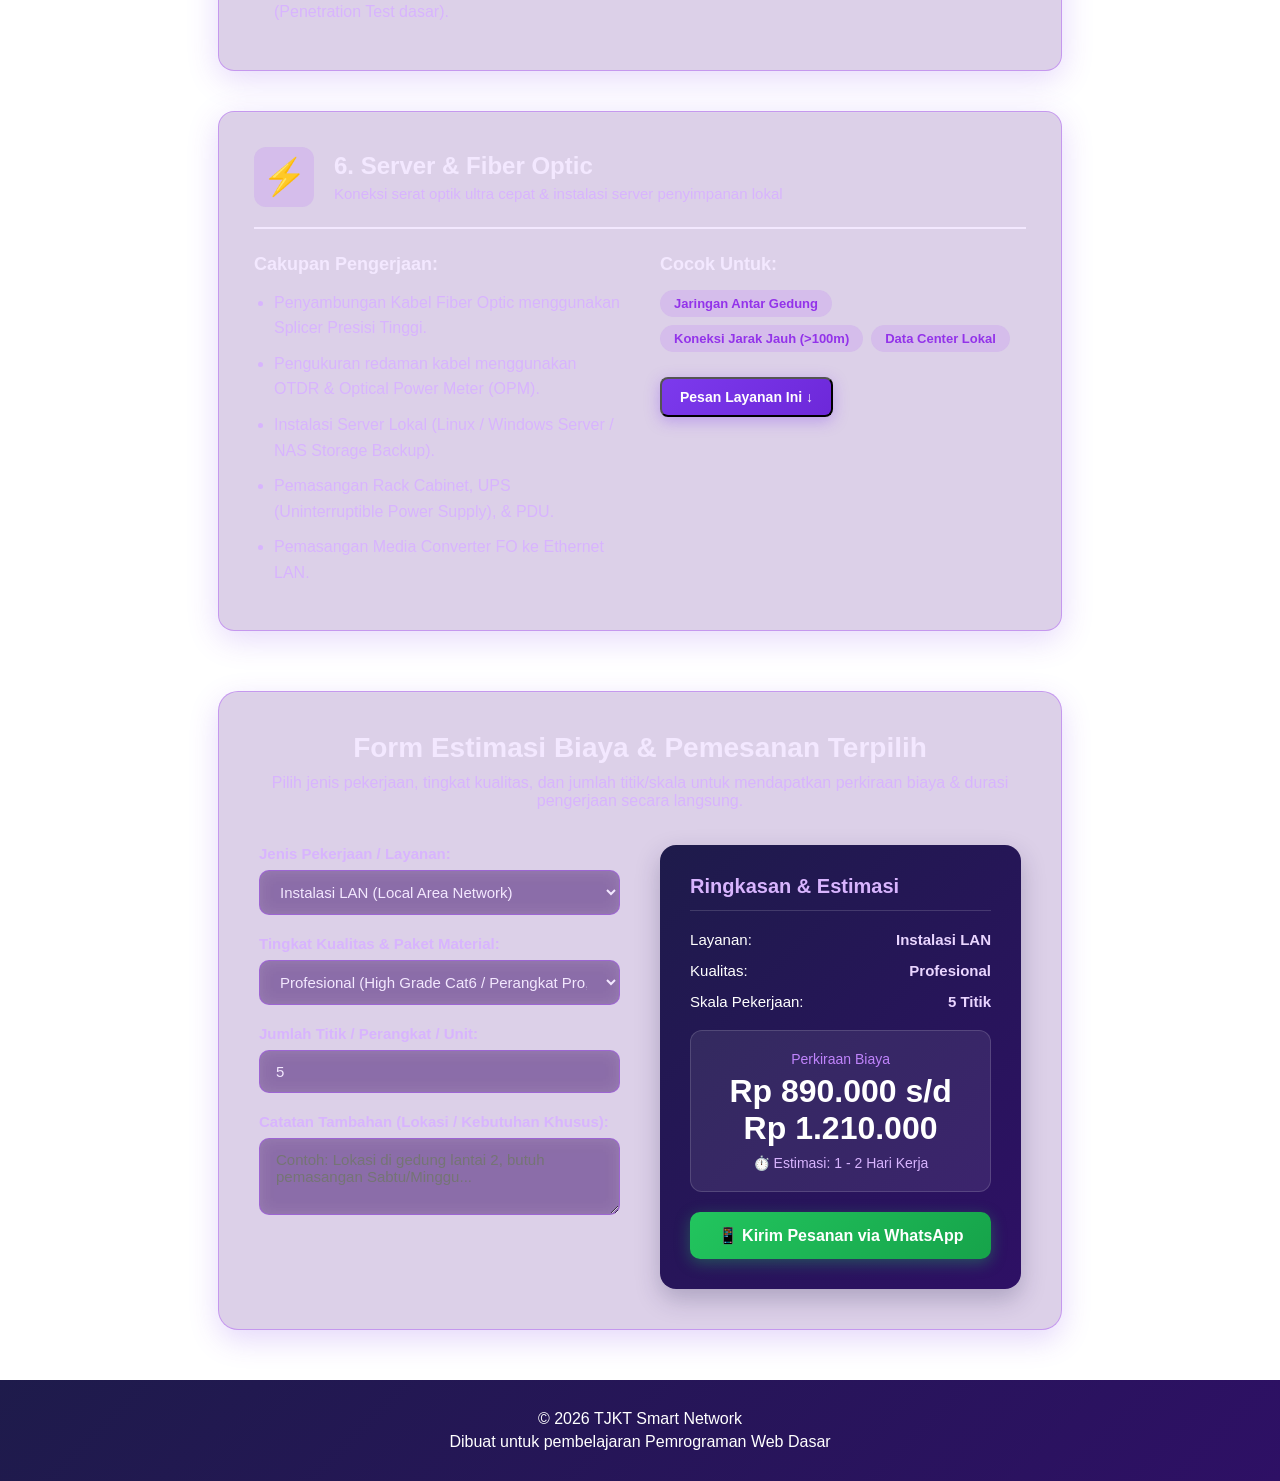
==== commit 82a36bb2: "Add files via upload" ====
--- a/layanan.html
+++ b/layanan.html
@@ -12,7 +12,25 @@
   <!-- NAVIGASI-->
   <header>
     <nav>
-      <h1>TJKT Smart Network</h1>
+      <a href="index.html" class="logo-link">
+        <svg class="logo-svg" viewBox="0 0 100 100" xmlns="http://www.w3.org/2000/svg">
+          <defs>
+            <linearGradient id="logoGrad" x1="0%" y1="0%" x2="100%" y2="100%">
+              <stop offset="0%" stop-color="#06b6d4" />
+              <stop offset="100%" stop-color="#a855f7" />
+            </linearGradient>
+          </defs>
+          <polygon points="50,5 95,27.5 95,72.5 50,95 5,72.5 5,27.5" fill="none" stroke="url(#logoGrad)" stroke-width="8" stroke-linejoin="round"/>
+          <circle cx="50" cy="50" r="12" fill="url(#logoGrad)" />
+          <circle cx="50" cy="15" r="8" fill="#ec4899" />
+          <circle cx="20" cy="70" r="8" fill="#06b6d4" />
+          <circle cx="80" cy="70" r="8" fill="#a855f7" />
+          <line x1="50" y1="23" x2="50" y2="38" stroke="white" stroke-width="4" stroke-linecap="round"/>
+          <line x1="27" y1="65" x2="40" y2="56" stroke="white" stroke-width="4" stroke-linecap="round"/>
+          <line x1="73" y1="65" x2="60" y2="56" stroke="white" stroke-width="4" stroke-linecap="round"/>
+        </svg>
+        <h1>TJKT Smart Network</h1>
+      </a>
 
       <ul>
         <li>
--- a/style.css
+++ b/style.css
@@ -1,20 +1,57 @@
 :root {
-  --primary: #7c3aed;
-  --primary-hover: #6d28d9;
-  --primary-light: #f3e8ff;
-  --primary-accent: #c084fc;
-  --bg-main: #faf5ff;
-  --bg-header: #1e1b4b;
-  --bg-hero: linear-gradient(135deg, #f3e8ff 0%, #e9d5ff 100%);
-  --bg-kontak: #ede9fe;
-  --text-main: #2e1065;
-  --text-muted: #6b21a8;
-  --card-shadow: 0 8px 20px rgba(124, 58, 237, 0.08);
+  --primary: #a855f7;
+  --primary-hover: #9333ea;
+  --primary-light: rgba(168, 85, 247, 0.15);
+  --primary-accent: #d8b4fe;
+  --bg-main: #1a0a2e;
+  --bg-header: #12061f;
+  --bg-hero: linear-gradient(135deg, rgba(30, 10, 60, 0.85) 0%, rgba(50, 15, 90, 0.85) 100%);
+  --bg-kontak: rgba(30, 10, 60, 0.6);
+  --text-main: #f3e8ff;
+  --text-muted: #d8b4fe;
+  --card-shadow: 0 8px 20px rgba(124, 58, 237, 0.25);
 }
 
 html {
   scroll-behavior: smooth;
-}
+  overflow-x: hidden;
+  width: 100%;
+}
+
+/* =========================================
+   SCROLL REVEAL ANIMATIONS
+   ========================================= */
+.anim-ready {
+  opacity: 0;
+  transition: opacity 0.7s cubic-bezier(0.4, 0, 0.2, 1),
+    transform 0.7s cubic-bezier(0.4, 0, 0.2, 1);
+}
+
+.anim-ready.slide-up {
+  transform: translateY(50px);
+}
+
+.anim-ready.slide-left {
+  transform: translateX(-50px);
+}
+
+.anim-ready.slide-right {
+  transform: translateX(50px);
+}
+
+.anim-ready.pop-in {
+  transform: scale(0.85);
+}
+
+.anim-ready.zoom-in {
+  transform: scale(0.7);
+}
+
+.anim-ready.anim-in {
+  opacity: 1 !important;
+  transform: none !important;
+}
+
 
 * {
   box-sizing: border-box;
@@ -24,7 +61,11 @@
   margin: 0;
   font-family: Arial, Helvetica, sans-serif;
   color: var(--text-main);
-  background-color: var(--bg-main);
+  background: linear-gradient(135deg, #1a0a2e 0%, #0f0520 50%, #1e0a3c 100%);
+  background-attachment: fixed;
+  min-height: 100vh;
+  overflow-x: hidden;
+  width: 100%;
 }
 
 header {
@@ -37,6 +78,18 @@
   box-shadow: 0 4px 24px rgba(109, 40, 217, 0.35);
 }
 
+#scroll-progress-bar {
+  position: absolute;
+  bottom: 0;
+  left: 0;
+  height: 4px;
+  background: linear-gradient(90deg, #06b6d4, #a855f7, #ec4899);
+  width: 0%;
+  transition: width 0.1s ease-out;
+  box-shadow: 0 0 10px rgba(168, 85, 247, 0.8);
+  border-radius: 0 2px 2px 0;
+}
+
 nav {
   display: flex;
   justify-content: space-between;
@@ -46,8 +99,26 @@
 
 nav h1 {
   margin: 0;
-  font-size: 25px;
+  font-size: 18px;
   line-height: 1;
+}
+
+.logo-link {
+  display: flex;
+  align-items: center;
+  gap: 12px;
+  text-decoration: none;
+  color: white;
+  transition: opacity 0.3s ease;
+}
+
+.logo-link:hover {
+  opacity: 0.85;
+}
+
+.logo-svg {
+  width: 36px;
+  height: 36px;
 }
 
 nav ul {
@@ -78,7 +149,9 @@
   justify-content: space-between;
   gap: 50px;
   padding: 80px 10%;
-  background: var(--bg-hero);
+  background: linear-gradient(135deg, rgba(30, 10, 60, 0.75) 0%, rgba(50, 15, 90, 0.65) 100%);
+  backdrop-filter: blur(12px);
+  border-bottom: 1px solid rgba(168, 85, 247, 0.2);
 }
 
 .hero-teks {
@@ -96,14 +169,14 @@
   margin-bottom: 20px;
   font-size: 46px;
   line-height: 1.2;
-  color: #1e1b4b;
+  color: #f3e8ff;
 }
 
 .hero-teks p {
   margin-bottom: 30px;
   font-size: 17px;
   line-height: 1.7;
-  color: #4c1d95;
+  color: #d8b4fe;
 }
 
 .tombol {
@@ -129,16 +202,67 @@
   text-align: center;
 }
 
-.hero-gambar img {
+.hero-gambar .slideshow {
+  position: relative;
   width: 100%;
-  max-height: 480px;
+  height: 480px;
   border-radius: 15px;
   box-shadow: 0 12px 30px rgba(88, 28, 135, 0.2);
-  transition: transform 0.3s ease;
-}
-
-.hero-gambar img:hover {
-  transform: scale(1.02);
+  overflow: hidden;
+}
+
+.hero-gambar .slideshow img {
+  position: absolute;
+  top: 0;
+  left: 0;
+  width: 100%;
+  height: 100%;
+  object-fit: cover;
+  opacity: 0;
+  animation: crossfade 20s infinite ease-in-out;
+}
+
+.hero-gambar .slideshow img:nth-child(1) {
+  animation-delay: 0s;
+}
+
+.hero-gambar .slideshow img:nth-child(2) {
+  animation-delay: -15s;
+}
+
+.hero-gambar .slideshow img:nth-child(3) {
+  animation-delay: -10s;
+}
+
+.hero-gambar .slideshow img:nth-child(4) {
+  animation-delay: -5s;
+}
+
+@keyframes crossfade {
+  0% {
+    opacity: 1;
+    transform: scale(1.02);
+  }
+
+  20% {
+    opacity: 1;
+    transform: scale(1.05);
+  }
+
+  25% {
+    opacity: 0;
+    transform: scale(1.06);
+  }
+
+  95% {
+    opacity: 0;
+    transform: scale(1);
+  }
+
+  100% {
+    opacity: 1;
+    transform: scale(1.02);
+  }
 }
 
 /* LAYANAN */
@@ -146,15 +270,17 @@
 #layanan {
   padding: 70px 10%;
   text-align: center;
-  background: rgba(243, 232, 255, 0.65);
-  backdrop-filter: blur(10px);
+  background: rgba(20, 5, 40, 0.6);
+  backdrop-filter: blur(16px);
+  border-top: 1px solid rgba(168, 85, 247, 0.15);
+  border-bottom: 1px solid rgba(168, 85, 247, 0.15);
 }
 
 #layanan h2 {
   margin-top: 0;
   margin-bottom: 10px;
   font-size: 34px;
-  color: #1e1b4b;
+  color: #f3e8ff;
 }
 
 .deskripsi-bagian {
@@ -202,18 +328,21 @@
   flex: 0 0 320px;
   scroll-snap-align: start;
   padding: 28px;
-  background-color: white;
-  border: 1px solid #e9d5ff;
+  background: rgba(80, 20, 140, 0.2);
+  backdrop-filter: blur(16px);
+  -webkit-backdrop-filter: blur(16px);
+  border: 1px solid rgba(168, 85, 247, 0.45);
   border-radius: 12px;
-  box-shadow: var(--card-shadow);
+  box-shadow: 0 8px 32px rgba(124, 58, 237, 0.2), inset 0 1px 0 rgba(255, 255, 255, 0.05);
   transition: all 0.3s ease;
   text-align: left;
 }
 
 .kartu:hover {
   transform: translateY(-5px);
-  border-color: #c084fc;
-  box-shadow: 0 15px 30px rgba(124, 58, 237, 0.15);
+  border-color: rgba(216, 180, 254, 0.7);
+  box-shadow: 0 20px 40px rgba(124, 58, 237, 0.35), 0 0 20px rgba(168, 85, 247, 0.15);
+  background: rgba(100, 30, 170, 0.3);
 }
 
 .kartu h3 {
@@ -224,7 +353,7 @@
 
 .kartu p {
   line-height: 1.6;
-  color: #4a5568;
+  color: #d8b4fe;
 }
 
 .geser-tombol {
@@ -269,24 +398,28 @@
 .kontak {
   padding: 70px 10%;
   text-align: center;
-  background: rgba(237, 233, 254, 0.65);
-  backdrop-filter: blur(10px);
+  background: rgba(20, 5, 40, 0.65);
+  backdrop-filter: blur(16px);
+  border-top: 1px solid rgba(168, 85, 247, 0.15);
 }
 
 .kontak h2 {
   margin-top: 0;
   font-size: 34px;
-  color: #1e1b4b;
+  color: #f3e8ff;
 }
 
 .informasi-kontak {
   max-width: 500px;
   margin: 30px auto 0;
   padding: 25px;
-  background-color: white;
+  background: rgba(80, 20, 140, 0.2);
+  backdrop-filter: blur(16px);
+  -webkit-backdrop-filter: blur(16px);
   border-radius: 12px;
-  box-shadow: var(--card-shadow);
-  border: 1px solid #e9d5ff;
+  box-shadow: 0 8px 32px rgba(124, 58, 237, 0.2), inset 0 1px 0 rgba(255, 255, 255, 0.05);
+  border: 1px solid rgba(168, 85, 247, 0.45);
+  color: #d8b4fe;
 }
 
 .informasi-kontak strong {
@@ -314,18 +447,24 @@
   }
 
   .hero {
-    flex-direction: column;
+    flex-direction: column-reverse;
     padding-top: 60px;
     padding-bottom: 60px;
     text-align: center;
   }
+  .hero-gambar {
+    margin-bottom: 30px;
+    width: 100%;
+  }
 
   .hero h2 {
     font-size: 36px;
   }
 
-  .hero-gambar img {
+  .hero-gambar .slideshow {
     max-width: 450px;
+    height: 320px;
+    margin: 0 auto;
   }
 
   .kartu {
@@ -398,18 +537,22 @@
 }
 
 .kartu-detail {
-  background: white;
-  border: 1px solid #e9d5ff;
+  background: rgba(80, 20, 140, 0.2);
+  backdrop-filter: blur(16px);
+  -webkit-backdrop-filter: blur(16px);
+  border: 1px solid rgba(168, 85, 247, 0.45);
   border-radius: 16px;
   padding: 35px;
-  box-shadow: var(--card-shadow);
+  box-shadow: 0 8px 32px rgba(124, 58, 237, 0.2), inset 0 1px 0 rgba(255, 255, 255, 0.05);
   scroll-margin-top: 30px;
   transition: all 0.3s ease;
+  color: #d8b4fe;
 }
 
 .kartu-detail:hover {
-  border-color: #c084fc;
-  box-shadow: 0 12px 30px rgba(124, 58, 237, 0.12);
+  border-color: rgba(216, 180, 254, 0.7);
+  box-shadow: 0 20px 40px rgba(124, 58, 237, 0.35), 0 0 20px rgba(168, 85, 247, 0.15);
+  background: rgba(100, 30, 170, 0.3);
 }
 
 .detail-header {
@@ -435,7 +578,7 @@
 
 .detail-header h2 {
   margin: 0 0 5px 0;
-  color: #1e1b4b;
+  color: #f3e8ff;
   font-size: 24px;
 }
 
@@ -457,14 +600,14 @@
 .detail-kolom h3 {
   margin-top: 0;
   margin-bottom: 15px;
-  color: #1e1b4b;
+  color: #f3e8ff;
   font-size: 18px;
 }
 
 .daftar-fitur {
   margin: 0;
   padding-left: 20px;
-  color: #334155;
+  color: #d8b4fe;
 }
 
 .daftar-fitur li {
@@ -512,12 +655,14 @@
 /* KALKULATOR ESTIMASI & PENGISIAN TERPILIH */
 
 .section-estimasi {
-  background: white;
-  border: 1.5px solid #e9d5ff;
+  background: rgba(80, 20, 140, 0.2);
+  backdrop-filter: blur(16px);
+  -webkit-backdrop-filter: blur(16px);
+  border: 1.5px solid rgba(168, 85, 247, 0.45);
   border-radius: 20px;
   padding: 40px;
   margin-top: 20px;
-  box-shadow: 0 10px 30px rgba(124, 58, 237, 0.08);
+  box-shadow: 0 10px 30px rgba(124, 58, 237, 0.2), inset 0 1px 0 rgba(255, 255, 255, 0.05);
   scroll-margin-top: 40px;
 }
 
@@ -528,7 +673,7 @@
 
 .judul-estimasi h2 {
   font-size: 28px;
-  color: #1e1b4b;
+  color: #f3e8ff;
   margin: 0 0 10px 0;
 }
 
@@ -558,20 +703,24 @@
 
 .grup-input label {
   font-weight: 600;
-  color: #1e1b4b;
+  color: #d8b4fe;
   font-size: 15px;
 }
 
 .grup-input select,
 .grup-input input,
 .grup-input textarea {
+  width: 100%;
+  max-width: 100%;
+  box-sizing: border-box;
   padding: 12px 16px;
-  border: 1.5px solid #d8b4fe;
+  border: 1.5px solid rgba(168, 85, 247, 0.5);
   border-radius: 10px;
   font-family: inherit;
   font-size: 15px;
-  color: #1e1b4b;
-  background-color: #faf5ff;
+  color: #f3e8ff;
+  background: rgba(60, 15, 100, 0.4);
+  backdrop-filter: blur(8px);
   transition: all 0.2s ease;
   outline: none;
 }
@@ -580,8 +729,8 @@
 .grup-input input:focus,
 .grup-input textarea:focus {
   border-color: var(--primary);
-  background-color: white;
-  box-shadow: 0 0 0 4px rgba(124, 58, 237, 0.15);
+  background: rgba(80, 20, 140, 0.5);
+  box-shadow: 0 0 0 4px rgba(168, 85, 247, 0.2);
 }
 
 .hasil-kolom {
@@ -892,4 +1041,648 @@
   .geser-showcase-kanan {
     right: 10px;
   }
+}
+
+/* =========================================
+   SPEED TEST SECTION
+   ========================================= */
+
+.speedtest-section {
+  padding: 70px 10%;
+  background: rgba(10, 2, 25, 0.7);
+  backdrop-filter: blur(20px);
+  border-top: 1px solid rgba(168, 85, 247, 0.2);
+  border-bottom: 1px solid rgba(168, 85, 247, 0.2);
+}
+
+.speedtest-header {
+  text-align: center;
+  margin-bottom: 35px;
+}
+
+.speedtest-header h2 {
+  margin: 0 0 10px;
+  font-size: 34px;
+  color: #f3e8ff;
+}
+
+/* IP Info Bar */
+.ip-info-bar {
+  display: flex;
+  gap: 16px;
+  justify-content: center;
+  flex-wrap: wrap;
+  margin-bottom: 40px;
+}
+
+.ip-info-item {
+  display: flex;
+  flex-direction: column;
+  align-items: center;
+  gap: 4px;
+  background: rgba(80, 20, 140, 0.25);
+  border: 1px solid rgba(168, 85, 247, 0.3);
+  border-radius: 12px;
+  padding: 12px 20px;
+  min-width: 150px;
+  backdrop-filter: blur(10px);
+}
+
+.ip-info-label {
+  font-size: 11px;
+  font-weight: 700;
+  letter-spacing: 1px;
+  text-transform: uppercase;
+  color: #a855f7;
+}
+
+.ip-info-val {
+  font-size: 14px;
+  font-weight: 600;
+  color: #f3e8ff;
+  text-align: center;
+}
+
+/* Main area: gauge + metric cards */
+.speedtest-main {
+  display: flex;
+  align-items: center;
+  justify-content: center;
+  gap: 50px;
+  flex-wrap: wrap;
+  margin-bottom: 36px;
+}
+
+/* Circular Gauge */
+.gauge-wrapper {
+  position: relative;
+  width: 220px;
+  height: 220px;
+  flex-shrink: 0;
+}
+
+.gauge-svg {
+  width: 100%;
+  height: 100%;
+  filter: drop-shadow(0 0 18px rgba(168, 85, 247, 0.4));
+}
+
+.gauge-center {
+  position: absolute;
+  top: 50%;
+  left: 50%;
+  transform: translate(-50%, -50%);
+  display: flex;
+  flex-direction: column;
+  align-items: center;
+  gap: 2px;
+}
+
+.gauge-num {
+  font-size: 42px;
+  font-weight: 800;
+  color: #f3e8ff;
+  line-height: 1;
+}
+
+.gauge-unit {
+  font-size: 14px;
+  font-weight: 600;
+  color: #a855f7;
+  letter-spacing: 1px;
+}
+
+
+/* Metric Cards */
+.metric-cards {
+  display: flex;
+  flex-direction: column;
+  gap: 16px;
+}
+
+.metric-card {
+  display: flex;
+  align-items: center;
+  gap: 16px;
+  background: rgba(80, 20, 140, 0.2);
+  border: 1px solid rgba(168, 85, 247, 0.35);
+  border-radius: 14px;
+  padding: 16px 24px;
+  backdrop-filter: blur(12px);
+  min-width: 240px;
+  transition: all 0.3s ease;
+}
+
+.metric-card:hover {
+  border-color: rgba(216, 180, 254, 0.6);
+  background: rgba(100, 30, 170, 0.3);
+}
+
+.metric-icon {
+  font-size: 28px;
+  width: 44px;
+  text-align: center;
+  flex-shrink: 0;
+}
+
+.metric-label {
+  font-size: 13px;
+  font-weight: 600;
+  color: #a855f7;
+  letter-spacing: 0.5px;
+  text-transform: uppercase;
+  flex: 1;
+}
+
+.metric-value {
+  font-size: 20px;
+  font-weight: 700;
+  color: #f3e8ff;
+  min-width: 110px;
+  text-align: right;
+}
+
+/* Progress bar */
+.speedtest-progress-wrap {
+  text-align: center;
+  margin-bottom: 20px;
+}
+
+.speedtest-progress-bar {
+  height: 6px;
+  background: rgba(168, 85, 247, 0.15);
+  border-radius: 10px;
+  overflow: hidden;
+  max-width: 600px;
+  margin: 0 auto 12px;
+}
+
+.speedtest-progress-fill {
+  height: 100%;
+  width: 0%;
+  border-radius: 10px;
+  background: linear-gradient(90deg, #a855f7, #ec4899);
+  transition: width 0.4s ease;
+  box-shadow: 0 0 12px rgba(168, 85, 247, 0.6);
+}
+
+.status-text {
+  color: #d8b4fe;
+  font-size: 14px;
+  margin: 0;
+}
+
+/* Result Panel */
+.result-panel {
+  max-width: 600px;
+  margin: 0 auto 24px;
+  padding: 14px 20px;
+  background: rgba(34, 197, 94, 0.1);
+  border: 1px solid rgba(34, 197, 94, 0.3);
+  border-radius: 10px;
+  color: #86efac;
+  font-size: 14px;
+  font-weight: 600;
+  text-align: center;
+  display: none;
+}
+
+.result-panel.show {
+  display: block;
+  animation: fadeIn 0.4s ease;
+}
+
+@keyframes fadeIn {
+  from {
+    opacity: 0;
+    transform: translateY(6px);
+  }
+
+  to {
+    opacity: 1;
+    transform: translateY(0);
+  }
+}
+
+/* Start Button */
+.btn-speedtest {
+  display: block;
+  margin: 0 auto;
+  padding: 16px 48px;
+  font-size: 17px;
+  font-weight: 700;
+  color: white;
+  background: linear-gradient(135deg, #a855f7 0%, #7c3aed 100%);
+  border: none;
+  border-radius: 50px;
+  cursor: pointer;
+  box-shadow: 0 6px 25px rgba(168, 85, 247, 0.45);
+  transition: all 0.3s ease;
+  letter-spacing: 0.5px;
+}
+
+.btn-speedtest:hover:not(:disabled) {
+  background: linear-gradient(135deg, #9333ea 0%, #6d28d9 100%);
+  transform: translateY(-3px);
+  box-shadow: 0 10px 35px rgba(168, 85, 247, 0.6);
+}
+
+.btn-speedtest:disabled {
+  opacity: 0.6;
+  cursor: not-allowed;
+  transform: none;
+}
+
+@media (max-width: 786px) {
+  .speedtest-main {
+    flex-direction: column;
+    gap: 30px;
+  }
+
+  .metric-cards {
+    width: 100%;
+  }
+
+  .metric-card {
+    min-width: unset;
+  }
+
+  .ip-info-bar {
+    gap: 10px;
+  }
+
+  .ip-info-item {
+    min-width: 130px;
+  }
+}
+
+/* =========================================
+   KONTAK — 3 INTERACTIVE CARDS
+   ========================================= */
+
+.kontak-cards {
+  display: flex;
+  gap: 24px;
+  justify-content: center;
+  flex-wrap: wrap;
+  margin-top: 36px;
+}
+
+.kontak-card {
+  flex: 1;
+  min-width: 220px;
+  max-width: 300px;
+  display: flex;
+  flex-direction: column;
+  align-items: center;
+  text-align: center;
+  gap: 10px;
+  padding: 36px 24px;
+  background: rgba(80, 20, 140, 0.2);
+  backdrop-filter: blur(16px);
+  -webkit-backdrop-filter: blur(16px);
+  border: 1px solid rgba(168, 85, 247, 0.4);
+  border-radius: 20px;
+  box-shadow: 0 8px 32px rgba(124, 58, 237, 0.2);
+  text-decoration: none;
+  color: inherit;
+  transition: all 0.35s ease;
+  cursor: pointer;
+  position: relative;
+  overflow: hidden;
+}
+
+.kontak-card::before {
+  content: '';
+  position: absolute;
+  inset: 0;
+  background: linear-gradient(135deg, rgba(168, 85, 247, 0.08), transparent);
+  opacity: 0;
+  transition: opacity 0.35s ease;
+}
+
+.kontak-card:hover {
+  transform: translateY(-8px);
+  border-color: rgba(216, 180, 254, 0.7);
+  box-shadow: 0 20px 50px rgba(124, 58, 237, 0.4), 0 0 30px rgba(168, 85, 247, 0.15);
+  background: rgba(100, 30, 170, 0.3);
+}
+
+.kontak-card:hover::before {
+  opacity: 1;
+}
+
+.kontak-card-icon {
+  font-size: 44px;
+  line-height: 1;
+  filter: drop-shadow(0 4px 12px rgba(168, 85, 247, 0.5));
+  transition: transform 0.3s ease;
+}
+
+.kontak-card:hover .kontak-card-icon {
+  transform: scale(1.15) rotate(-5deg);
+}
+
+.kontak-card-label {
+  font-size: 12px;
+  font-weight: 700;
+  letter-spacing: 1.5px;
+  text-transform: uppercase;
+  color: #a855f7;
+}
+
+.kontak-card-value {
+  font-size: 15px;
+  font-weight: 600;
+  color: #f3e8ff;
+  word-break: break-all;
+}
+
+.kontak-card-action {
+  font-size: 12px;
+  color: #d8b4fe;
+  opacity: 0.7;
+  transition: opacity 0.3s ease;
+  margin-top: 4px;
+}
+
+.kontak-card:hover .kontak-card-action {
+  opacity: 1;
+  color: #e9d5ff;
+}
+
+@media (max-width: 786px) {
+  .kontak-cards {
+    flex-direction: column;
+    align-items: center;
+  }
+
+  .kontak-card {
+    width: 100%;
+    max-width: 360px;
+  }
+}
+
+/* =========================================
+   NETWORK SIMULATOR GAME
+   ========================================= */
+
+.simulator-section {
+  padding: 70px 10%;
+  background: rgba(8, 2, 20, 0.75);
+  backdrop-filter: blur(20px);
+  border-top: 1px solid rgba(168, 85, 247, 0.2);
+  border-bottom: 1px solid rgba(168, 85, 247, 0.2);
+}
+
+.simulator-header {
+  text-align: center;
+  margin-bottom: 28px;
+}
+
+.simulator-header h2 {
+  margin: 0 0 10px;
+  font-size: 34px;
+  color: #f3e8ff;
+}
+
+/* Toolbar */
+.simulator-toolbar {
+  display: flex;
+  align-items: center;
+  gap: 12px;
+  flex-wrap: wrap;
+  margin-bottom: 16px;
+  padding: 14px 20px;
+  background: rgba(60, 15, 100, 0.3);
+  border: 1px solid rgba(168, 85, 247, 0.3);
+  border-radius: 14px;
+  backdrop-filter: blur(10px);
+}
+
+.toolbar-title {
+  font-size: 12px;
+  font-weight: 700;
+  letter-spacing: 1px;
+  text-transform: uppercase;
+  color: #a855f7;
+  margin-right: 4px;
+}
+
+.toolbar-sep {
+  flex: 1;
+}
+
+.tool-device-btn {
+  display: flex;
+  align-items: center;
+  gap: 8px;
+  padding: 10px 18px;
+  background: rgba(80, 20, 140, 0.35);
+  border: 1.5px solid rgba(168, 85, 247, 0.45);
+  border-radius: 10px;
+  color: #f3e8ff;
+  cursor: pointer;
+  font-family: inherit;
+  font-size: 14px;
+  font-weight: 600;
+  transition: all 0.25s ease;
+  backdrop-filter: blur(8px);
+}
+
+.tool-device-btn:hover {
+  background: rgba(120, 40, 200, 0.5);
+  border-color: rgba(216, 180, 254, 0.7);
+  transform: translateY(-2px);
+  box-shadow: 0 6px 18px rgba(168, 85, 247, 0.3);
+}
+
+.tool-icon {
+  font-size: 20px;
+  line-height: 1;
+}
+
+.tool-label {
+  font-size: 13px;
+}
+
+.sim-ctrl-btn {
+  padding: 10px 18px;
+  background: linear-gradient(135deg, #a855f7, #7c3aed);
+  border: none;
+  border-radius: 10px;
+  color: white;
+  cursor: pointer;
+  font-family: inherit;
+  font-size: 13px;
+  font-weight: 700;
+  transition: all 0.25s ease;
+  box-shadow: 0 4px 14px rgba(168, 85, 247, 0.35);
+}
+
+.sim-ctrl-btn:hover {
+  transform: translateY(-2px);
+  box-shadow: 0 8px 22px rgba(168, 85, 247, 0.5);
+}
+
+.sim-ctrl-btn.danger {
+  background: linear-gradient(135deg, #ef4444, #dc2626);
+  box-shadow: 0 4px 14px rgba(239, 68, 68, 0.3);
+}
+
+.sim-ctrl-btn.danger:hover {
+  box-shadow: 0 8px 22px rgba(239, 68, 68, 0.5);
+}
+
+/* Canvas wrap */
+.simulator-canvas-wrap {
+  width: 100%;
+  height: 400px;
+  background: rgba(15, 5, 35, 0.85);
+  border: 1.5px solid rgba(168, 85, 247, 0.3);
+  border-radius: 16px;
+  overflow: hidden;
+  position: relative;
+  box-shadow: 0 0 40px rgba(100, 20, 200, 0.15), inset 0 1px 0 rgba(255, 255, 255, 0.04);
+  cursor: crosshair;
+}
+
+.simulator-canvas-wrap canvas {
+  display: block;
+  width: 100%;
+  height: 100%;
+}
+
+/* Status bar */
+.netgame-status {
+  display: none;
+  margin-top: 16px;
+  padding: 14px 20px;
+  border-radius: 12px;
+  font-size: 14px;
+  font-weight: 600;
+  text-align: center;
+  transition: all 0.3s ease;
+}
+
+.netgame-status.show {
+  display: block;
+  animation: fadeIn 0.3s ease;
+}
+
+.netgame-status.info {
+  background: rgba(80, 20, 140, 0.3);
+  border: 1px solid rgba(168, 85, 247, 0.4);
+  color: #d8b4fe;
+}
+
+.netgame-status.success {
+  background: rgba(22, 163, 74, 0.15);
+  border: 1px solid rgba(22, 163, 74, 0.4);
+  color: #86efac;
+}
+
+.netgame-status.warning {
+  background: rgba(234, 179, 8, 0.1);
+  border: 1px solid rgba(234, 179, 8, 0.35);
+  color: #fde68a;
+}
+
+.netgame-status.error {
+  background: rgba(239, 68, 68, 0.1);
+  border: 1px solid rgba(239, 68, 68, 0.35);
+  color: #fca5a5;
+}
+
+/* Legend */
+.sim-legend {
+  display: flex;
+  flex-wrap: wrap;
+  gap: 16px;
+  justify-content: center;
+  margin-top: 18px;
+}
+
+.legend-item {
+  display: flex;
+  align-items: center;
+  gap: 7px;
+  font-size: 12px;
+  color: #d8b4fe;
+  opacity: 0.8;
+}
+
+.legend-dot {
+  width: 10px;
+  height: 10px;
+  border-radius: 50%;
+  flex-shrink: 0;
+}
+
+.legend-dot.purple {
+  background: #a855f7;
+  box-shadow: 0 0 6px #a855f7;
+}
+
+.legend-dot.white {
+  background: #f3e8ff;
+}
+
+.legend-dot.green {
+  background: #22c55e;
+  box-shadow: 0 0 6px #22c55e;
+}
+
+.legend-dot.red {
+  background: #ef4444;
+}
+
+@media (max-width: 786px) {
+  .simulator-toolbar {
+    gap: 8px;
+  }
+
+  .toolbar-sep {
+    display: none;
+  }
+
+  .simulator-canvas-wrap {
+    height: 320px;
+  }
+
+  .sim-legend {
+    gap: 10px;
+  }
+
+  .legend-item {
+    font-size: 11px;
+  }
+}
+
+/* Kirim Data button */
+.sim-ctrl-btn.send {
+  background: linear-gradient(135deg, #06b6d4, #0891b2);
+  box-shadow: 0 4px 14px rgba(6, 182, 212, 0.35);
+}
+
+.sim-ctrl-btn.send:hover {
+  box-shadow: 0 8px 22px rgba(6, 182, 212, 0.55);
+}
+
+@keyframes packetPulse {
+  0% {
+    box-shadow: 0 0 0 0 rgba(6, 182, 212, 0.6);
+  }
+
+  70% {
+    box-shadow: 0 0 0 12px rgba(6, 182, 212, 0);
+  }
+
+  100% {
+    box-shadow: 0 0 0 0 rgba(6, 182, 212, 0);
+  }
+}
+
+.sim-ctrl-btn.send.active {
+  animation: packetPulse 1.2s ease infinite;
 }
